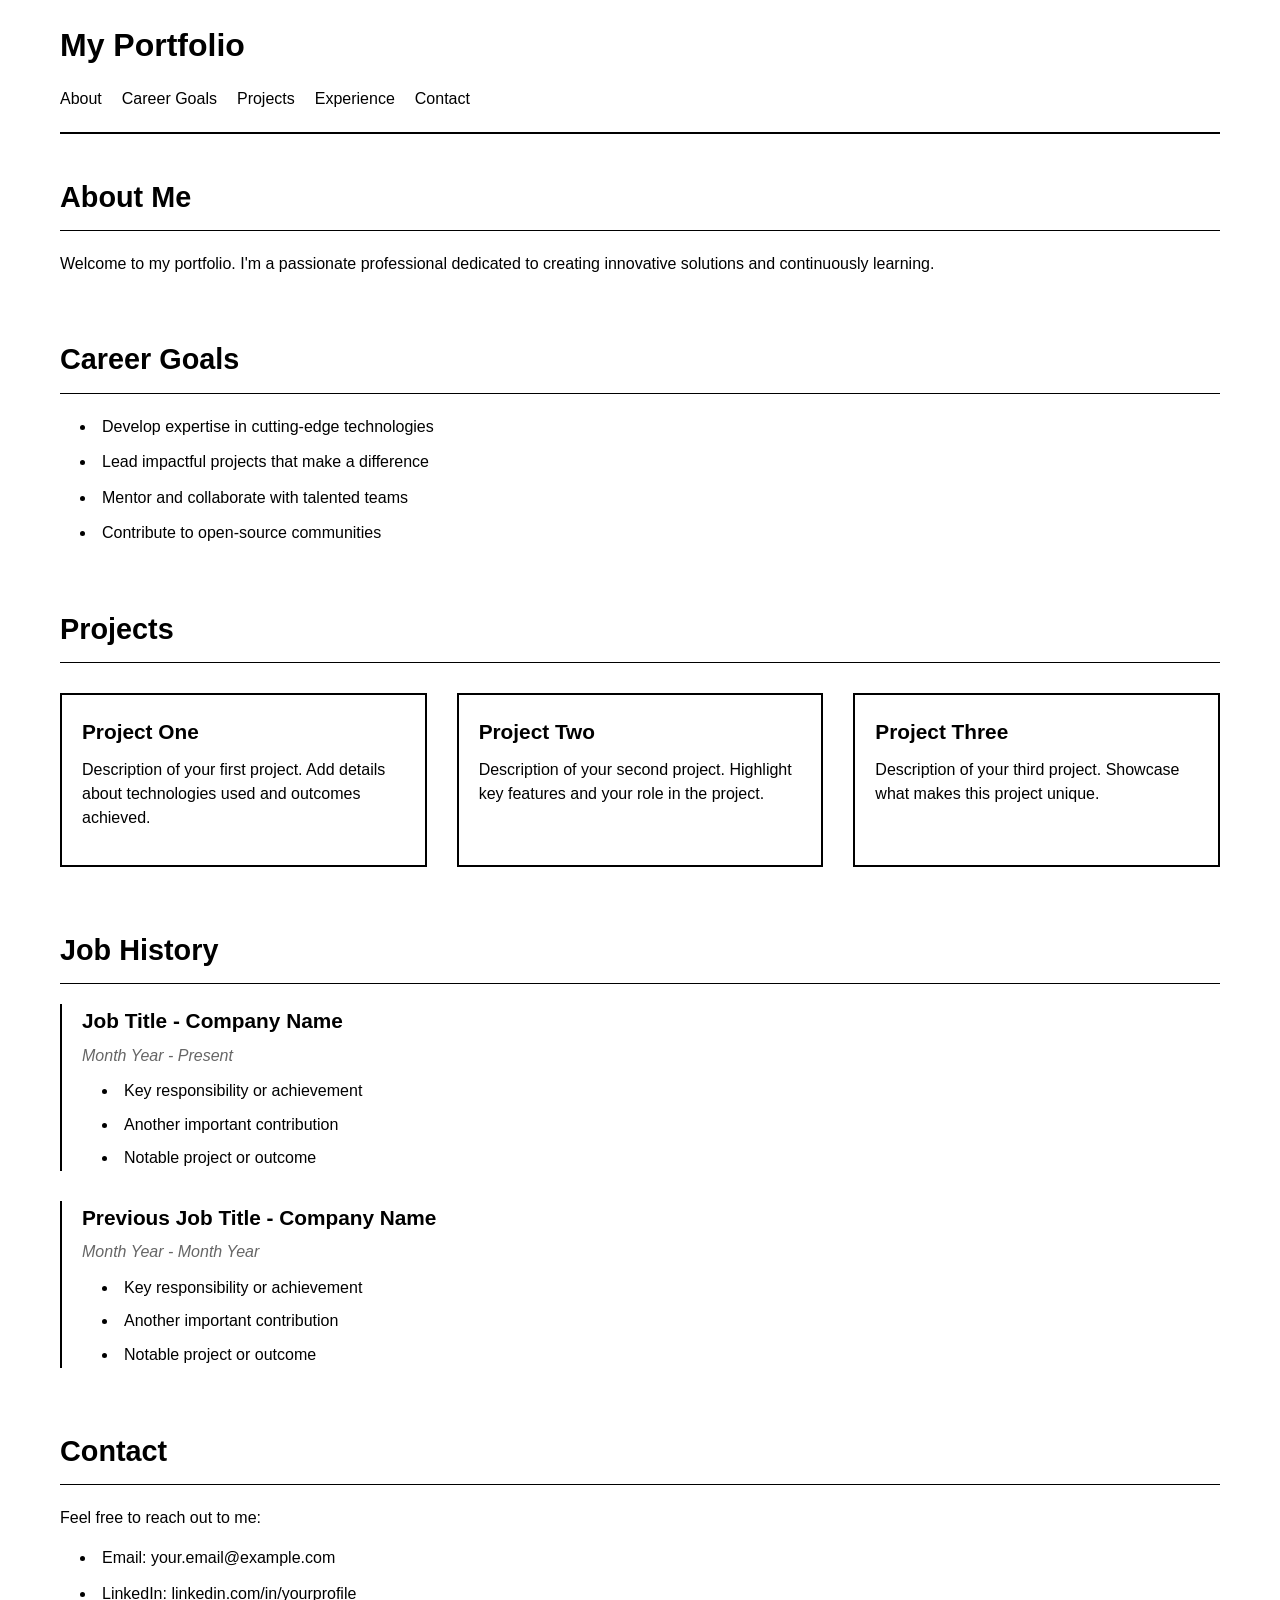
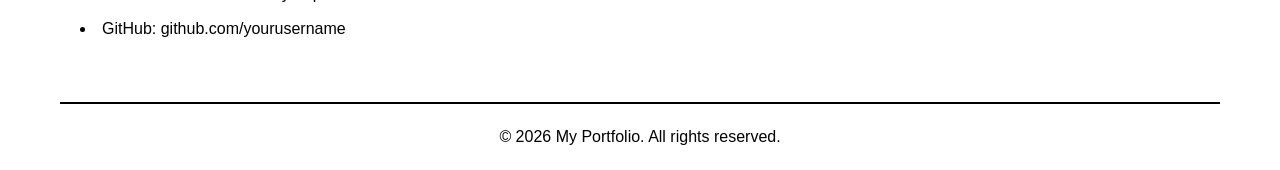
==== index.html @ bdab4467 "Create minimalist portfolio website with all sections Co-authored-by: SurehSan <140090587+SurehSan@u" ====
<!DOCTYPE html>
<html lang="en">
<head>
    <meta charset="UTF-8">
    <meta name="viewport" content="width=device-width, initial-scale=1.0">
    <title>Portfolio - My Website</title>
    <link rel="stylesheet" href="styles.css">
</head>
<body>
    <header>
        <nav>
            <h1>My Portfolio</h1>
            <ul>
                <li><a href="#about">About</a></li>
                <li><a href="#goals">Career Goals</a></li>
                <li><a href="#projects">Projects</a></li>
                <li><a href="#experience">Experience</a></li>
                <li><a href="#contact">Contact</a></li>
            </ul>
        </nav>
    </header>

    <main>
        <section id="about" class="section">
            <h2>About Me</h2>
            <p>Welcome to my portfolio. I'm a passionate professional dedicated to creating innovative solutions and continuously learning.</p>
        </section>

        <section id="goals" class="section">
            <h2>Career Goals</h2>
            <ul>
                <li>Develop expertise in cutting-edge technologies</li>
                <li>Lead impactful projects that make a difference</li>
                <li>Mentor and collaborate with talented teams</li>
                <li>Contribute to open-source communities</li>
            </ul>
        </section>

        <section id="projects" class="section">
            <h2>Projects</h2>
            <div class="project-grid">
                <div class="project-card">
                    <h3>Project One</h3>
                    <p>Description of your first project. Add details about technologies used and outcomes achieved.</p>
                </div>
                <div class="project-card">
                    <h3>Project Two</h3>
                    <p>Description of your second project. Highlight key features and your role in the project.</p>
                </div>
                <div class="project-card">
                    <h3>Project Three</h3>
                    <p>Description of your third project. Showcase what makes this project unique.</p>
                </div>
            </div>
        </section>

        <section id="experience" class="section">
            <h2>Job History</h2>
            <div class="experience-item">
                <h3>Job Title - Company Name</h3>
                <p class="date">Month Year - Present</p>
                <ul>
                    <li>Key responsibility or achievement</li>
                    <li>Another important contribution</li>
                    <li>Notable project or outcome</li>
                </ul>
            </div>
            <div class="experience-item">
                <h3>Previous Job Title - Company Name</h3>
                <p class="date">Month Year - Month Year</p>
                <ul>
                    <li>Key responsibility or achievement</li>
                    <li>Another important contribution</li>
                    <li>Notable project or outcome</li>
                </ul>
            </div>
        </section>

        <section id="contact" class="section">
            <h2>Contact</h2>
            <p>Feel free to reach out to me:</p>
            <ul>
                <li>Email: your.email@example.com</li>
                <li>LinkedIn: linkedin.com/in/yourprofile</li>
                <li>GitHub: github.com/yourusername</li>
            </ul>
        </section>
    </main>

    <footer>
        <p>&copy; 2026 My Portfolio. All rights reserved.</p>
    </footer>
</body>
</html>
---- styles.css ----
/* Reset and base styles */
* {
    margin: 0;
    padding: 0;
    box-sizing: border-box;
}

body {
    font-family: -apple-system, BlinkMacSystemFont, 'Segoe UI', Arial, sans-serif;
    line-height: 1.6;
    color: #000;
    background-color: #fff;
    max-width: 1200px;
    margin: 0 auto;
    padding: 20px;
}

/* Header and Navigation */
header {
    border-bottom: 2px solid #000;
    padding-bottom: 20px;
    margin-bottom: 40px;
}

nav h1 {
    font-size: 2rem;
    margin-bottom: 15px;
    font-weight: 700;
}

nav ul {
    list-style: none;
    display: flex;
    gap: 20px;
    flex-wrap: wrap;
}

nav ul li a {
    color: #000;
    text-decoration: none;
    font-weight: 500;
    transition: opacity 0.2s;
}

nav ul li a:hover {
    opacity: 0.6;
}

/* Sections */
.section {
    margin-bottom: 60px;
}

.section h2 {
    font-size: 1.8rem;
    margin-bottom: 20px;
    border-bottom: 1px solid #000;
    padding-bottom: 10px;
}

.section p {
    margin-bottom: 15px;
}

.section ul {
    list-style-position: inside;
    margin-left: 20px;
}

.section ul li {
    margin-bottom: 10px;
}

/* Project Grid */
.project-grid {
    display: grid;
    grid-template-columns: repeat(auto-fit, minmax(300px, 1fr));
    gap: 30px;
    margin-top: 30px;
}

.project-card {
    border: 2px solid #000;
    padding: 20px;
    background-color: #fff;
}

.project-card h3 {
    margin-bottom: 10px;
    font-size: 1.3rem;
}

.project-card p {
    line-height: 1.5;
}

/* Experience */
.experience-item {
    margin-bottom: 30px;
    padding-left: 20px;
    border-left: 2px solid #000;
}

.experience-item h3 {
    font-size: 1.3rem;
    margin-bottom: 5px;
}

.experience-item .date {
    color: #666;
    font-style: italic;
    margin-bottom: 10px;
}

.experience-item ul {
    list-style-position: inside;
    margin-left: 20px;
}

.experience-item ul li {
    margin-bottom: 8px;
}

/* Footer */
footer {
    border-top: 2px solid #000;
    padding-top: 20px;
    margin-top: 60px;
    text-align: center;
}

/* Responsive Design */
@media (max-width: 768px) {
    nav ul {
        flex-direction: column;
        gap: 10px;
    }

    .project-grid {
        grid-template-columns: 1fr;
    }

    nav h1 {
        font-size: 1.5rem;
    }

    .section h2 {
        font-size: 1.5rem;
    }
}
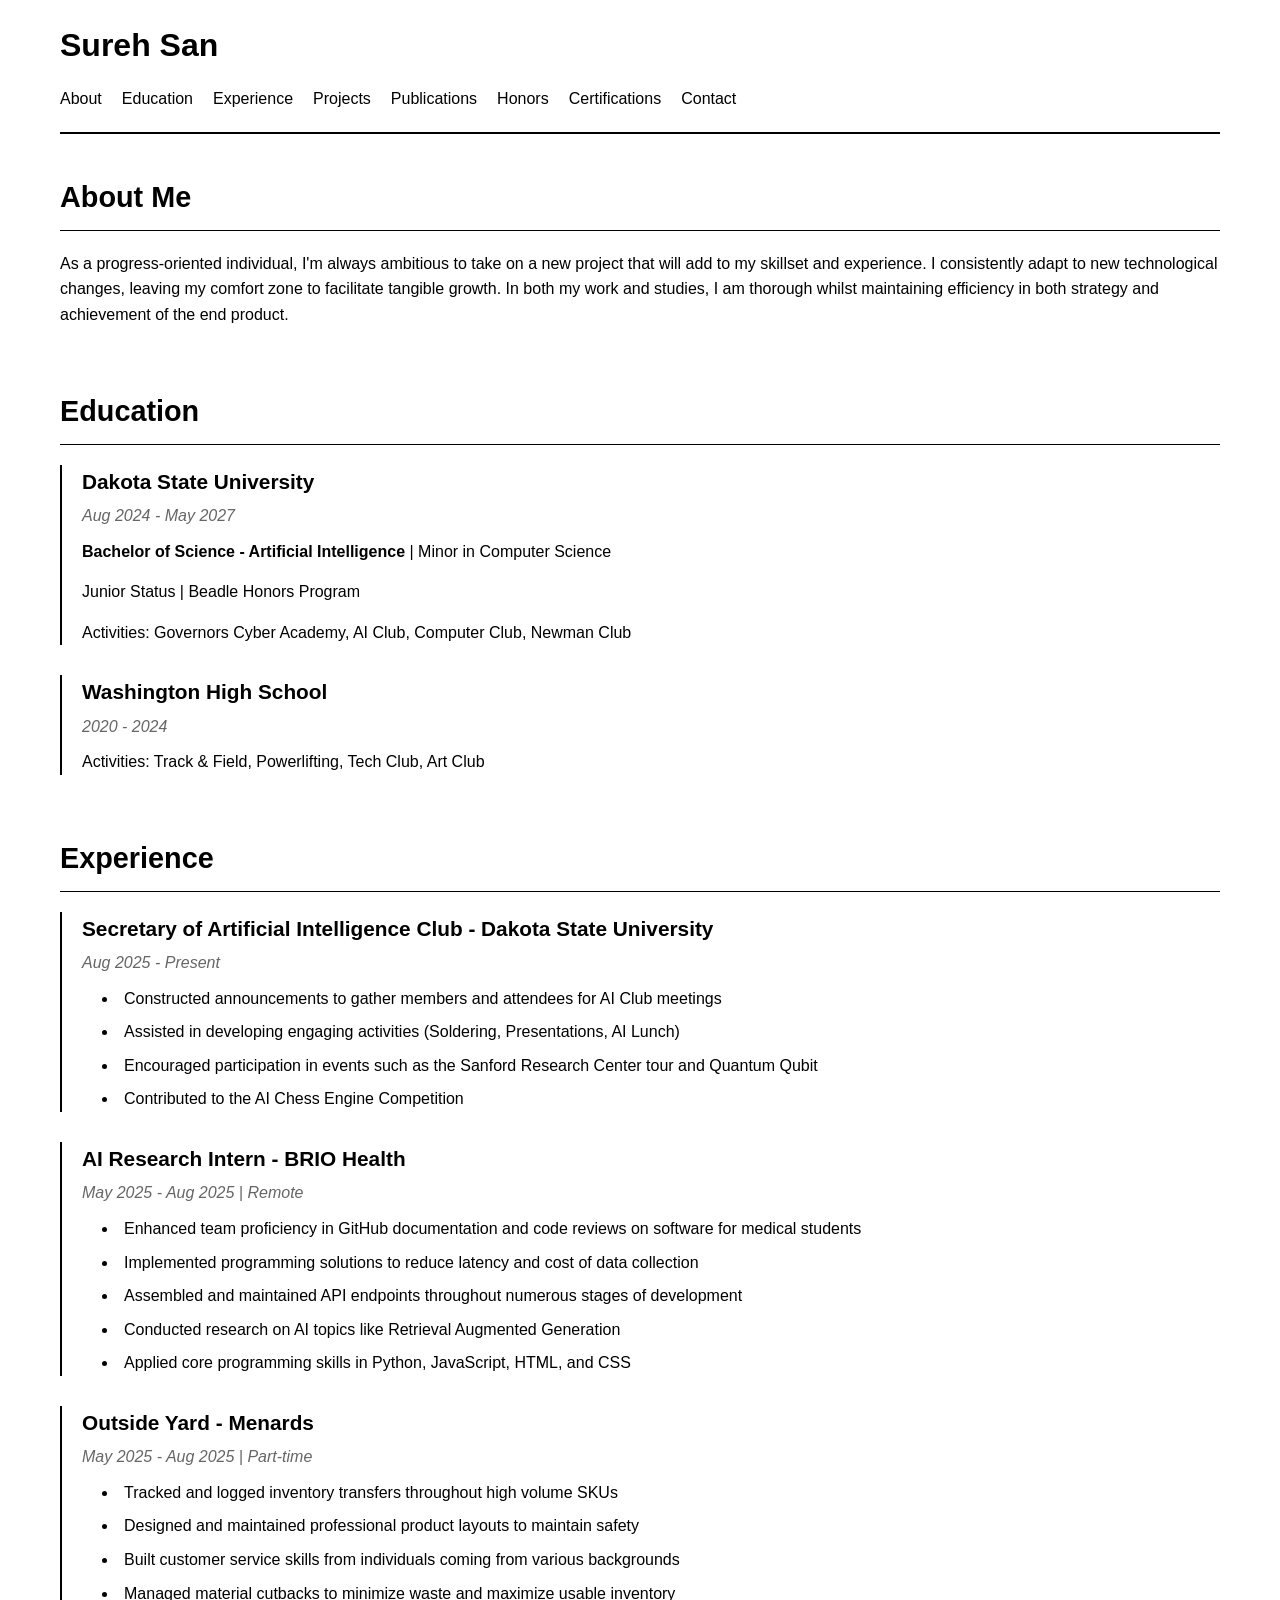
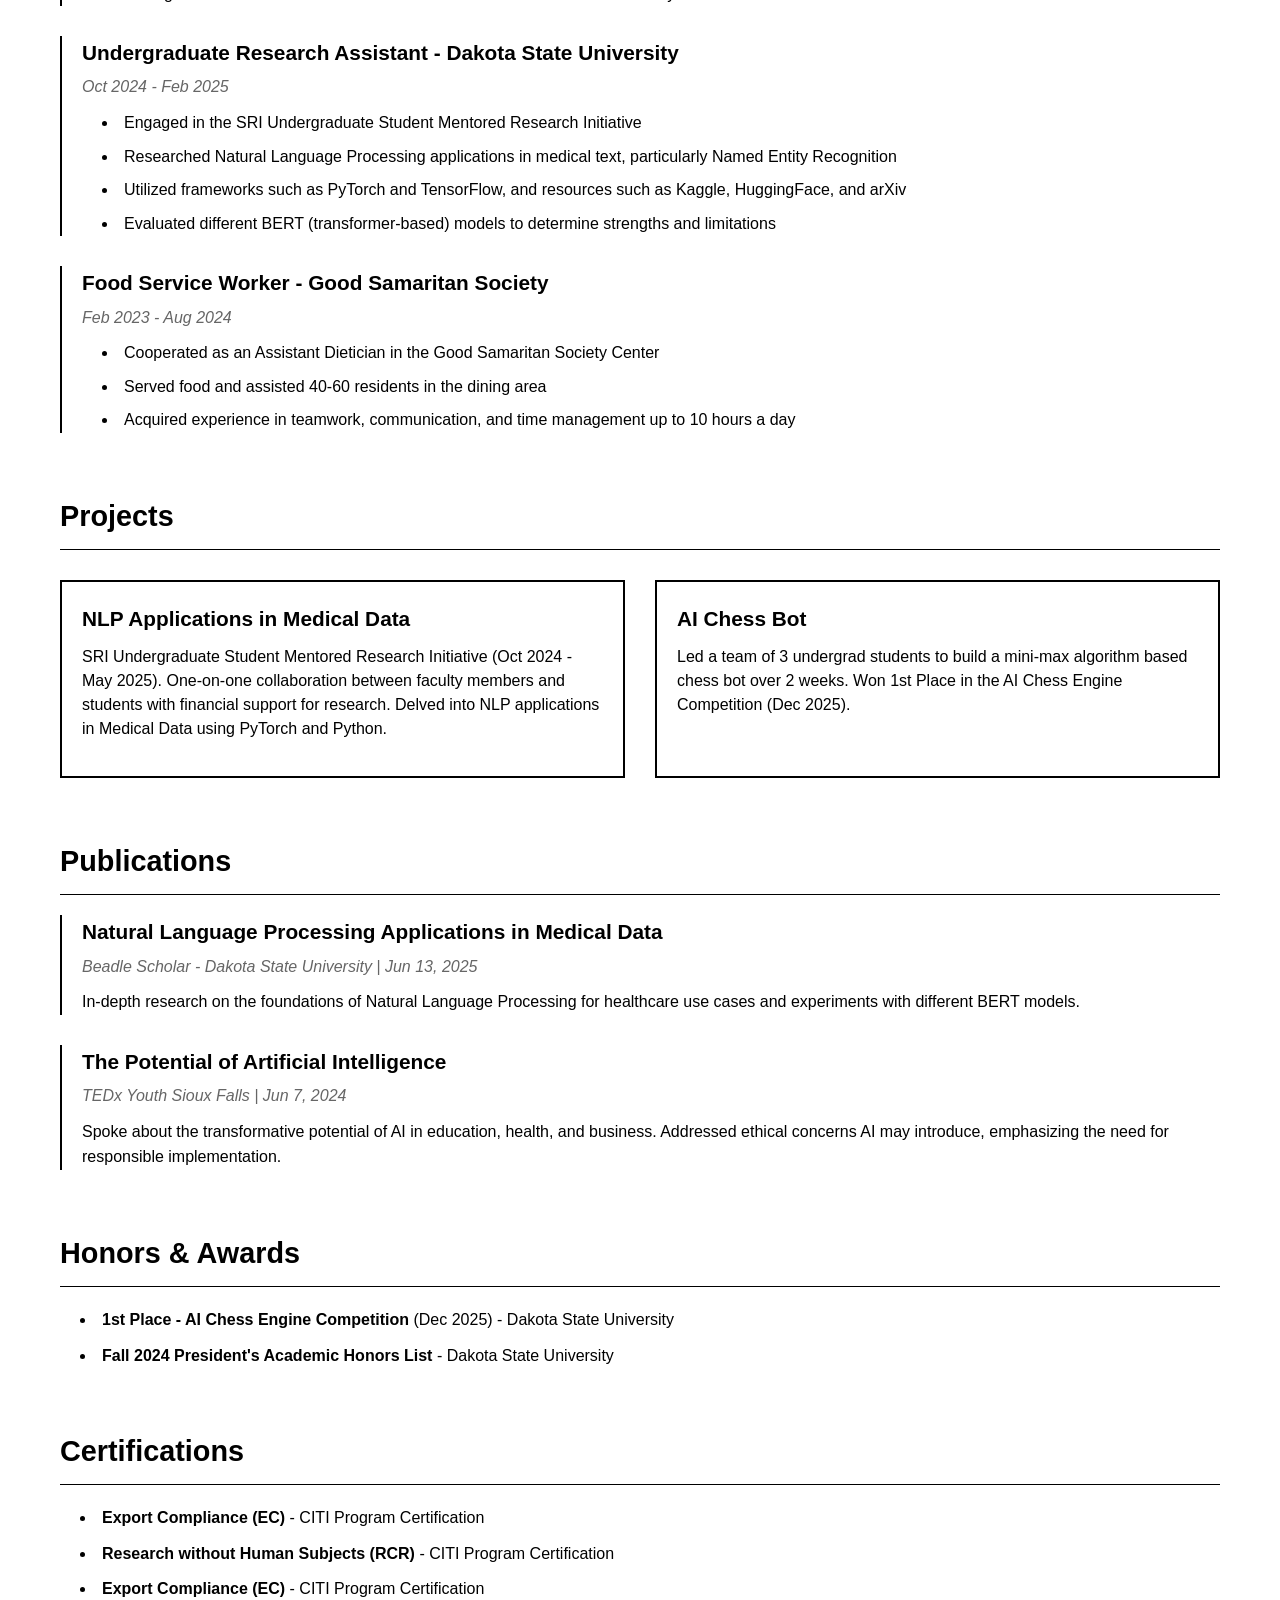
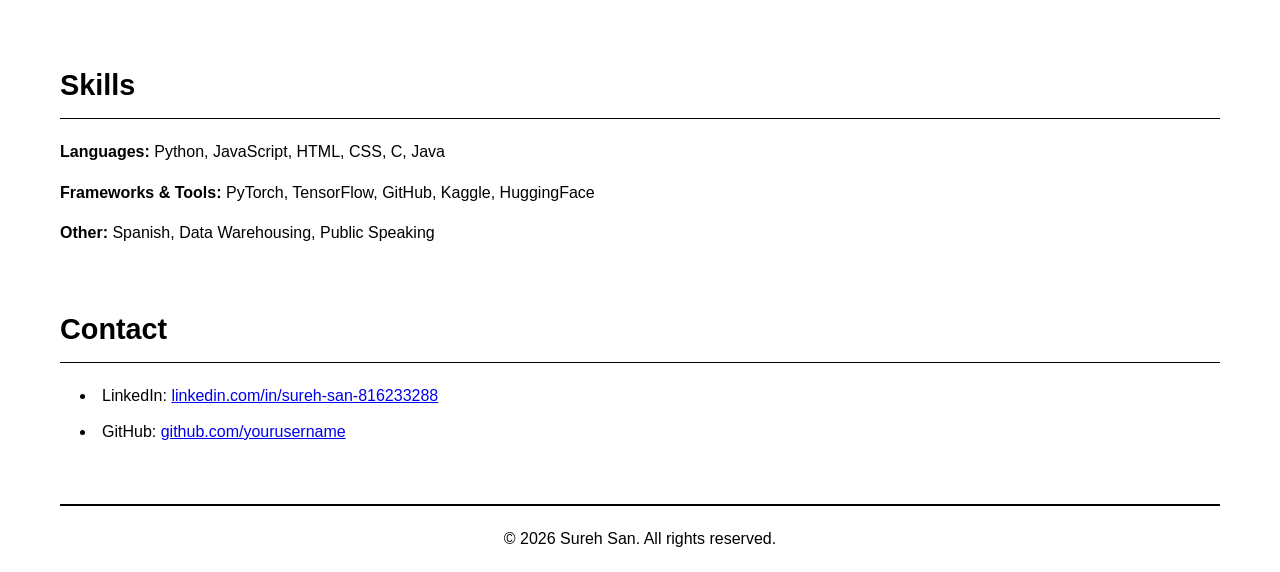
==== commit 767fbd4a: "added info" ====
--- a/index.html
+++ b/index.html
@@ -3,18 +3,21 @@
 <head>
     <meta charset="UTF-8">
     <meta name="viewport" content="width=device-width, initial-scale=1.0">
-    <title>Portfolio - My Website</title>
+    <title>Sureh San - Portfolio</title>
     <link rel="stylesheet" href="styles.css">
 </head>
 <body>
     <header>
         <nav>
-            <h1>My Portfolio</h1>
+            <h1>Sureh San</h1>
             <ul>
                 <li><a href="#about">About</a></li>
-                <li><a href="#goals">Career Goals</a></li>
+                <li><a href="#education">Education</a></li>
+                <li><a href="#experience">Experience</a></li>
                 <li><a href="#projects">Projects</a></li>
-                <li><a href="#experience">Experience</a></li>
+                <li><a href="#publications">Publications</a></li>
+                <li><a href="#honors">Honors</a></li>
+                <li><a href="#certifications">Certifications</a></li>
                 <li><a href="#contact">Contact</a></li>
             </ul>
         </nav>
@@ -23,72 +26,148 @@
     <main>
         <section id="about" class="section">
             <h2>About Me</h2>
-            <p>Welcome to my portfolio. I'm a passionate professional dedicated to creating innovative solutions and continuously learning.</p>
+            <p>As a progress-oriented individual, I'm always ambitious to take on a new project that will add to my skillset and experience. I consistently adapt to new technological changes, leaving my comfort zone to facilitate tangible growth. In both my work and studies, I am thorough whilst maintaining efficiency in both strategy and achievement of the end product.</p>
         </section>
 
-        <section id="goals" class="section">
-            <h2>Career Goals</h2>
-            <ul>
-                <li>Develop expertise in cutting-edge technologies</li>
-                <li>Lead impactful projects that make a difference</li>
-                <li>Mentor and collaborate with talented teams</li>
-                <li>Contribute to open-source communities</li>
-            </ul>
+        <section id="education" class="section">
+            <h2>Education</h2>
+            <div class="experience-item">
+                <h3>Dakota State University</h3>
+                <p class="date">Aug 2024 - May 2027</p>
+                <p><strong>Bachelor of Science - Artificial Intelligence</strong> | Minor in Computer Science</p>
+                <p>Junior Status | Beadle Honors Program</p>
+                <p>Activities: Governors Cyber Academy, AI Club, Computer Club, Newman Club</p>
+            </div>
+            <div class="experience-item">
+                <h3>Washington High School</h3>
+                <p class="date">2020 - 2024</p>
+                <p>Activities: Track & Field, Powerlifting, Tech Club, Art Club</p>
+            </div>
+        </section>
+
+        <section id="experience" class="section">
+            <h2>Experience</h2>
+            
+            <div class="experience-item">
+                <h3>Secretary of Artificial Intelligence Club - Dakota State University</h3>
+                <p class="date">Aug 2025 - Present</p>
+                <ul>
+                    <li>Constructed announcements to gather members and attendees for AI Club meetings</li>
+                    <li>Assisted in developing engaging activities (Soldering, Presentations, AI Lunch)</li>
+                    <li>Encouraged participation in events such as the Sanford Research Center tour and Quantum Qubit</li>
+                    <li>Contributed to the AI Chess Engine Competition</li>
+                </ul>
+            </div>
+
+            <div class="experience-item">
+                <h3>AI Research Intern - BRIO Health</h3>
+                <p class="date">May 2025 - Aug 2025 | Remote</p>
+                <ul>
+                    <li>Enhanced team proficiency in GitHub documentation and code reviews on software for medical students</li>
+                    <li>Implemented programming solutions to reduce latency and cost of data collection</li>
+                    <li>Assembled and maintained API endpoints throughout numerous stages of development</li>
+                    <li>Conducted research on AI topics like Retrieval Augmented Generation</li>
+                    <li>Applied core programming skills in Python, JavaScript, HTML, and CSS</li>
+                </ul>
+            </div>
+
+            <div class="experience-item">
+                <h3>Outside Yard - Menards</h3>
+                <p class="date">May 2025 - Aug 2025 | Part-time</p>
+                <ul>
+                    <li>Tracked and logged inventory transfers throughout high volume SKUs</li>
+                    <li>Designed and maintained professional product layouts to maintain safety</li>
+                    <li>Built customer service skills from individuals coming from various backgrounds</li>
+                    <li>Managed material cutbacks to minimize waste and maximize usable inventory</li>
+                </ul>
+            </div>
+
+            <div class="experience-item">
+                <h3>Undergraduate Research Assistant - Dakota State University</h3>
+                <p class="date">Oct 2024 - Feb 2025</p>
+                <ul>
+                    <li>Engaged in the SRI Undergraduate Student Mentored Research Initiative</li>
+                    <li>Researched Natural Language Processing applications in medical text, particularly Named Entity Recognition</li>
+                    <li>Utilized frameworks such as PyTorch and TensorFlow, and resources such as Kaggle, HuggingFace, and arXiv</li>
+                    <li>Evaluated different BERT (transformer-based) models to determine strengths and limitations</li>
+                </ul>
+            </div>
+
+            <div class="experience-item">
+                <h3>Food Service Worker - Good Samaritan Society</h3>
+                <p class="date">Feb 2023 - Aug 2024</p>
+                <ul>
+                    <li>Cooperated as an Assistant Dietician in the Good Samaritan Society Center</li>
+                    <li>Served food and assisted 40-60 residents in the dining area</li>
+                    <li>Acquired experience in teamwork, communication, and time management up to 10 hours a day</li>
+                </ul>
+            </div>
         </section>
 
         <section id="projects" class="section">
             <h2>Projects</h2>
             <div class="project-grid">
                 <div class="project-card">
-                    <h3>Project One</h3>
-                    <p>Description of your first project. Add details about technologies used and outcomes achieved.</p>
+                    <h3>NLP Applications in Medical Data</h3>
+                    <p>SRI Undergraduate Student Mentored Research Initiative (Oct 2024 - May 2025). One-on-one collaboration between faculty members and students with financial support for research. Delved into NLP applications in Medical Data using PyTorch and Python.</p>
                 </div>
                 <div class="project-card">
-                    <h3>Project Two</h3>
-                    <p>Description of your second project. Highlight key features and your role in the project.</p>
-                </div>
-                <div class="project-card">
-                    <h3>Project Three</h3>
-                    <p>Description of your third project. Showcase what makes this project unique.</p>
+                    <h3>AI Chess Bot</h3>
+                    <p>Led a team of 3 undergrad students to build a mini-max algorithm based chess bot over 2 weeks. Won 1st Place in the AI Chess Engine Competition (Dec 2025).</p>
                 </div>
             </div>
         </section>
 
-        <section id="experience" class="section">
-            <h2>Job History</h2>
+        <section id="publications" class="section">
+            <h2>Publications</h2>
             <div class="experience-item">
-                <h3>Job Title - Company Name</h3>
-                <p class="date">Month Year - Present</p>
-                <ul>
-                    <li>Key responsibility or achievement</li>
-                    <li>Another important contribution</li>
-                    <li>Notable project or outcome</li>
-                </ul>
+                <h3>Natural Language Processing Applications in Medical Data</h3>
+                <p class="date">Beadle Scholar - Dakota State University | Jun 13, 2025</p>
+                <p>In-depth research on the foundations of Natural Language Processing for healthcare use cases and experiments with different BERT models.</p>
             </div>
             <div class="experience-item">
-                <h3>Previous Job Title - Company Name</h3>
-                <p class="date">Month Year - Month Year</p>
-                <ul>
-                    <li>Key responsibility or achievement</li>
-                    <li>Another important contribution</li>
-                    <li>Notable project or outcome</li>
-                </ul>
+                <h3>The Potential of Artificial Intelligence</h3>
+                <p class="date">TEDx Youth Sioux Falls | Jun 7, 2024</p>
+                <p>Spoke about the transformative potential of AI in education, health, and business. Addressed ethical concerns AI may introduce, emphasizing the need for responsible implementation.</p>
             </div>
+        </section>
+
+        <section id="honors" class="section">
+            <h2>Honors & Awards</h2>
+            <ul>
+                <li><strong>1st Place - AI Chess Engine Competition</strong> (Dec 2025) - Dakota State University</li>
+                <li><strong>Fall 2024 President's Academic Honors List</strong> - Dakota State University</li>
+            </ul>
+        </section>
+
+        <section id="certifications" class="section">
+            <h2>Certifications</h2>
+            <ul>
+                <li><strong>Export Compliance (EC)</strong> - CITI Program Certification</li>
+                <li><strong>Research without Human Subjects (RCR)</strong> - CITI Program Certification</li>
+                <li><strong>Export Compliance (EC)</strong> - CITI Program Certification</li>
+
+            </ul>
+        </section>
+
+        <section id="skills" class="section">
+            <h2>Skills</h2>
+            <p><strong>Languages:</strong> Python, JavaScript, HTML, CSS, C, Java</p>
+            <p><strong>Frameworks & Tools:</strong> PyTorch, TensorFlow, GitHub, Kaggle, HuggingFace</p>
+            <p><strong>Other:</strong> Spanish, Data Warehousing, Public Speaking</p>
         </section>
 
         <section id="contact" class="section">
             <h2>Contact</h2>
-            <p>Feel free to reach out to me:</p>
             <ul>
-                <li>Email: your.email@example.com</li>
-                <li>LinkedIn: linkedin.com/in/yourprofile</li>
-                <li>GitHub: github.com/yourusername</li>
+                <li>LinkedIn: <a href="https://linkedin.com/in/sureh-san-816233288">linkedin.com/in/sureh-san-816233288</a></li>
+                <li>GitHub: <a href="https://github.com/yourusername">github.com/yourusername</a></li>
             </ul>
         </section>
     </main>
 
     <footer>
-        <p>&copy; 2026 My Portfolio. All rights reserved.</p>
+        <p>&copy; 2026 Sureh San. All rights reserved.</p>
     </footer>
 </body>
 </html>
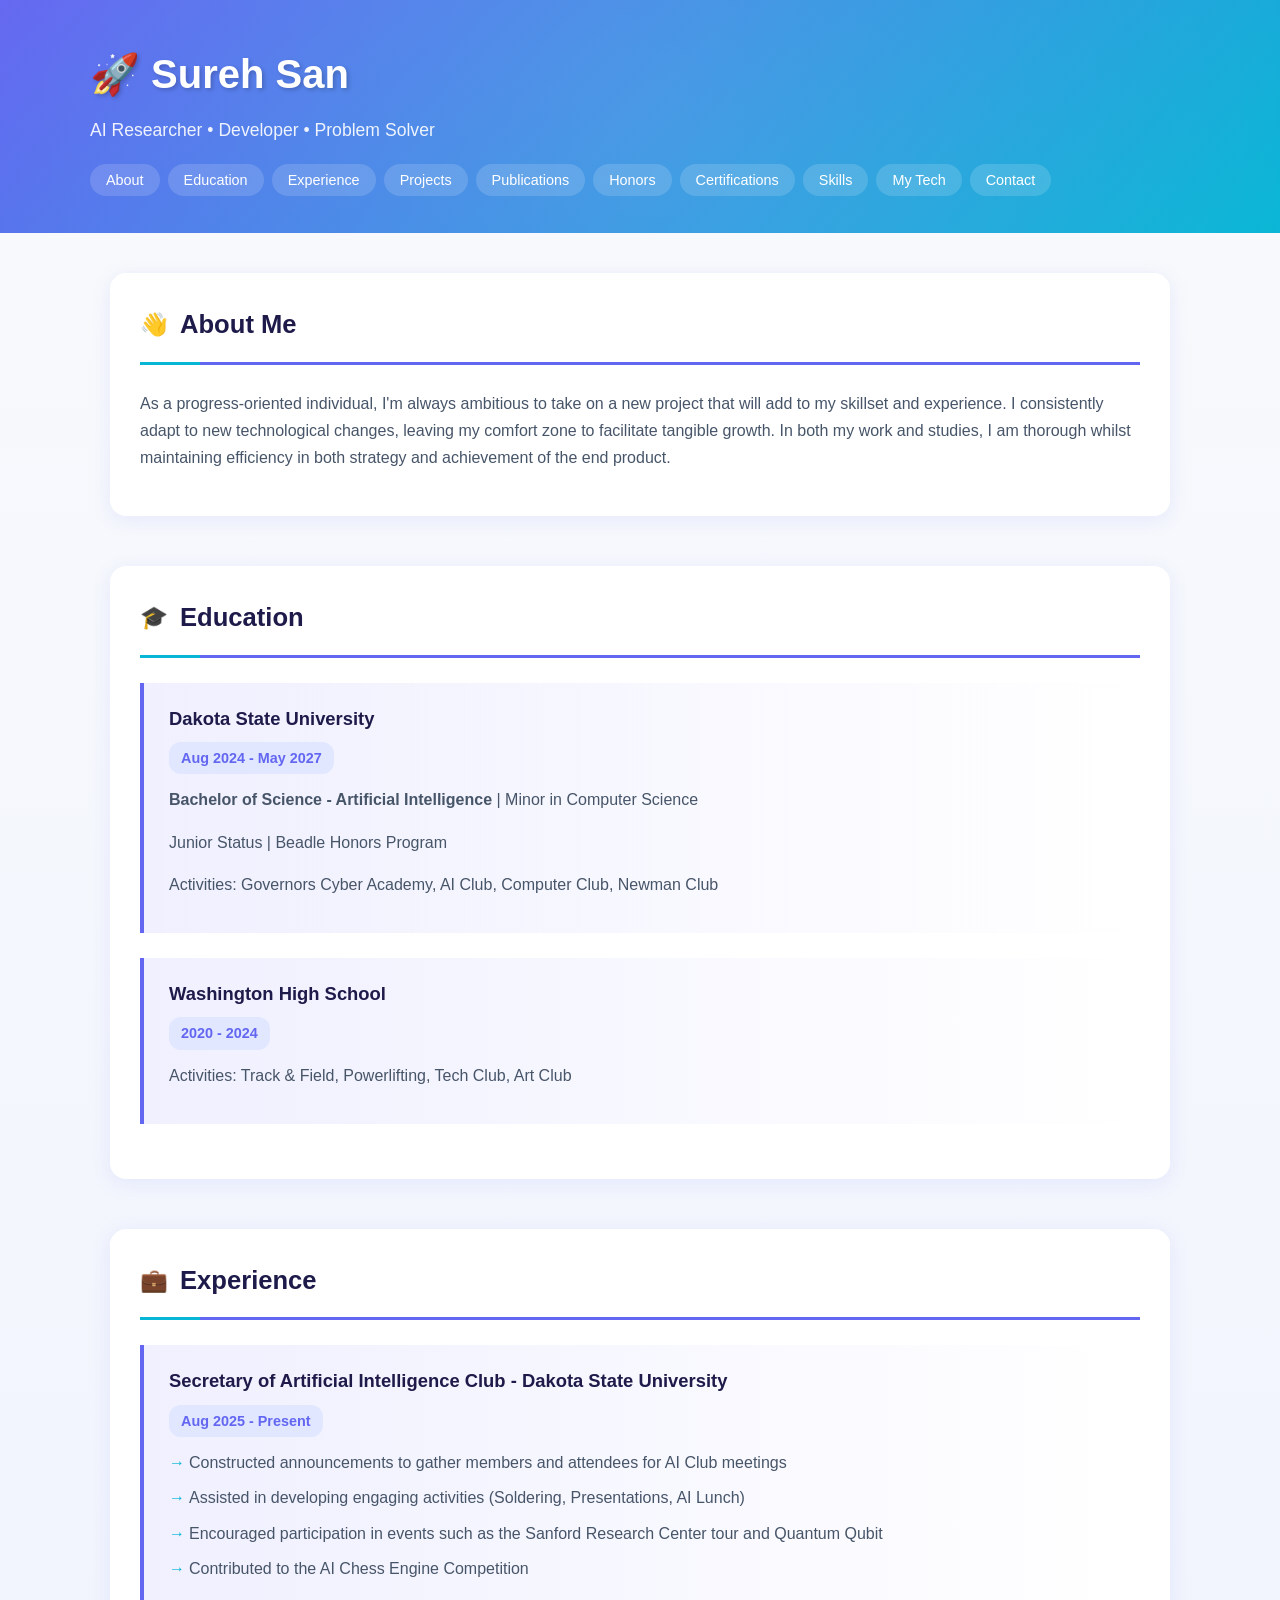
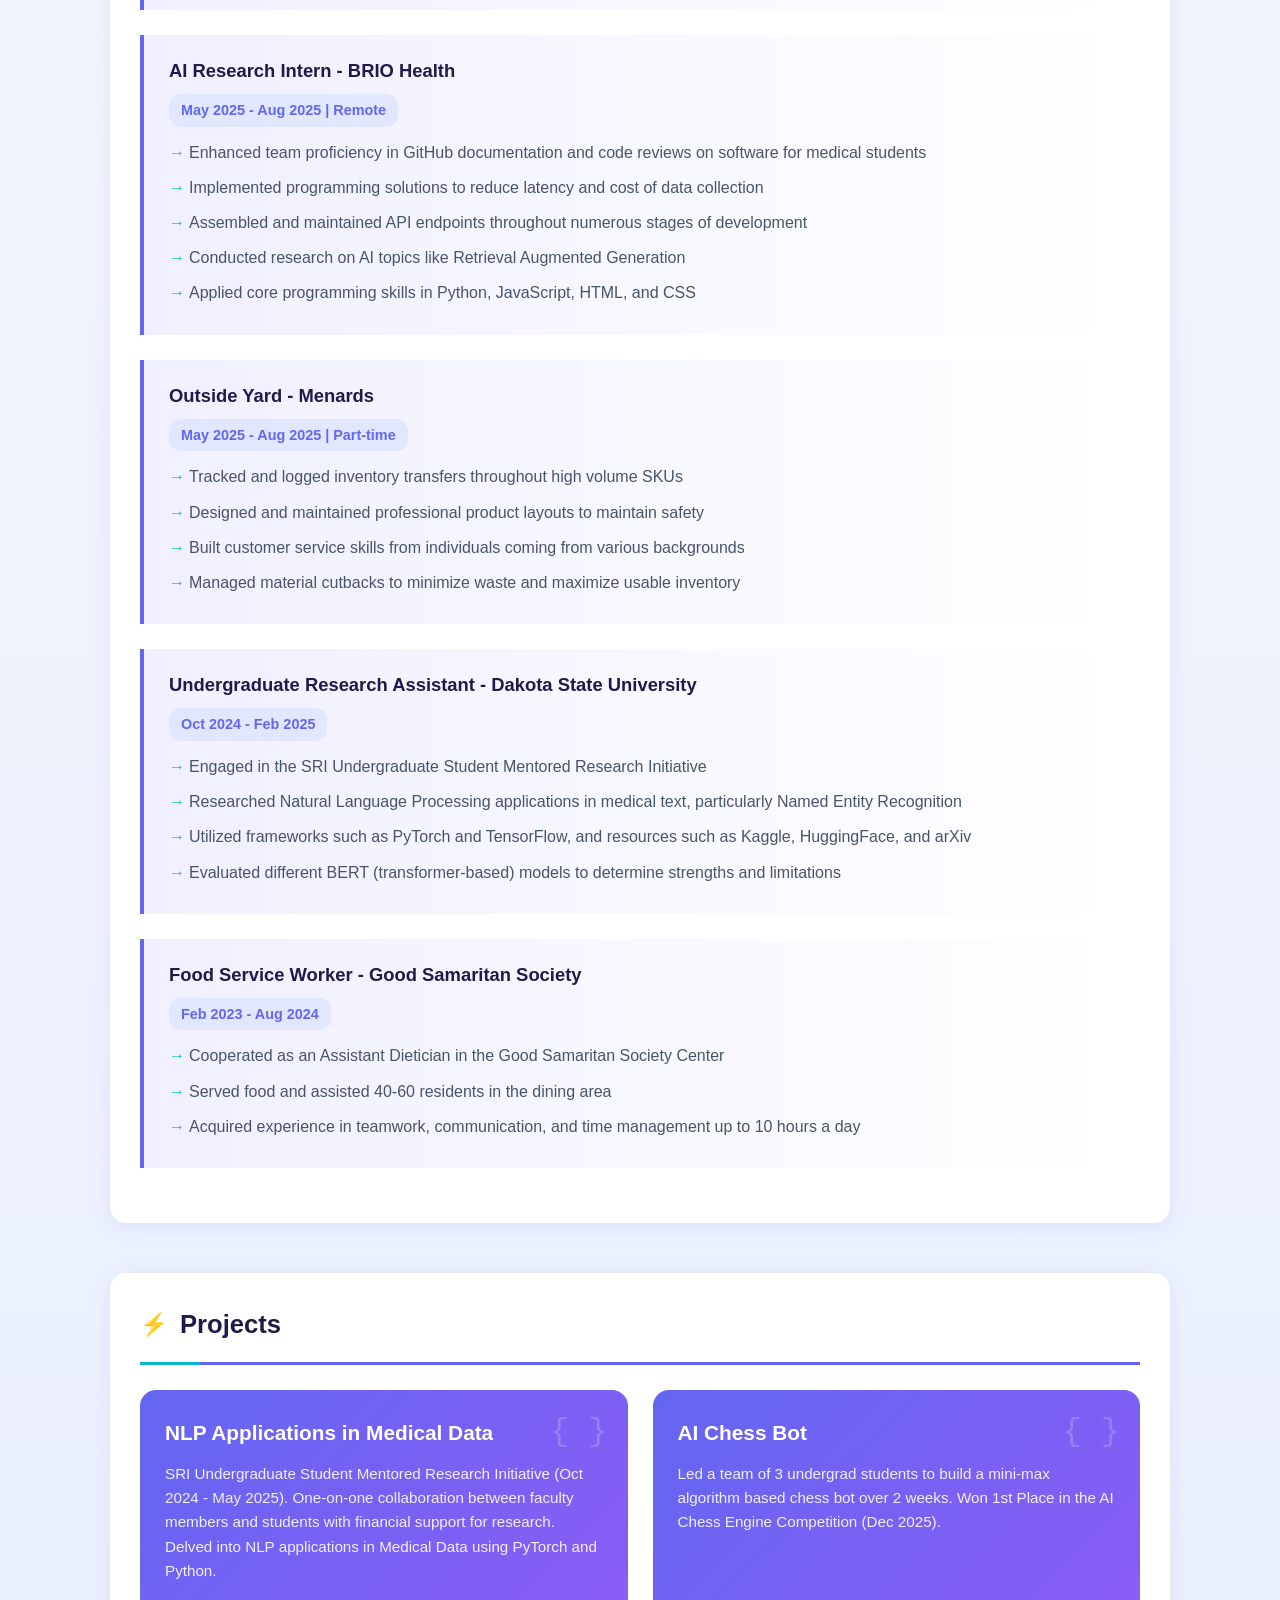
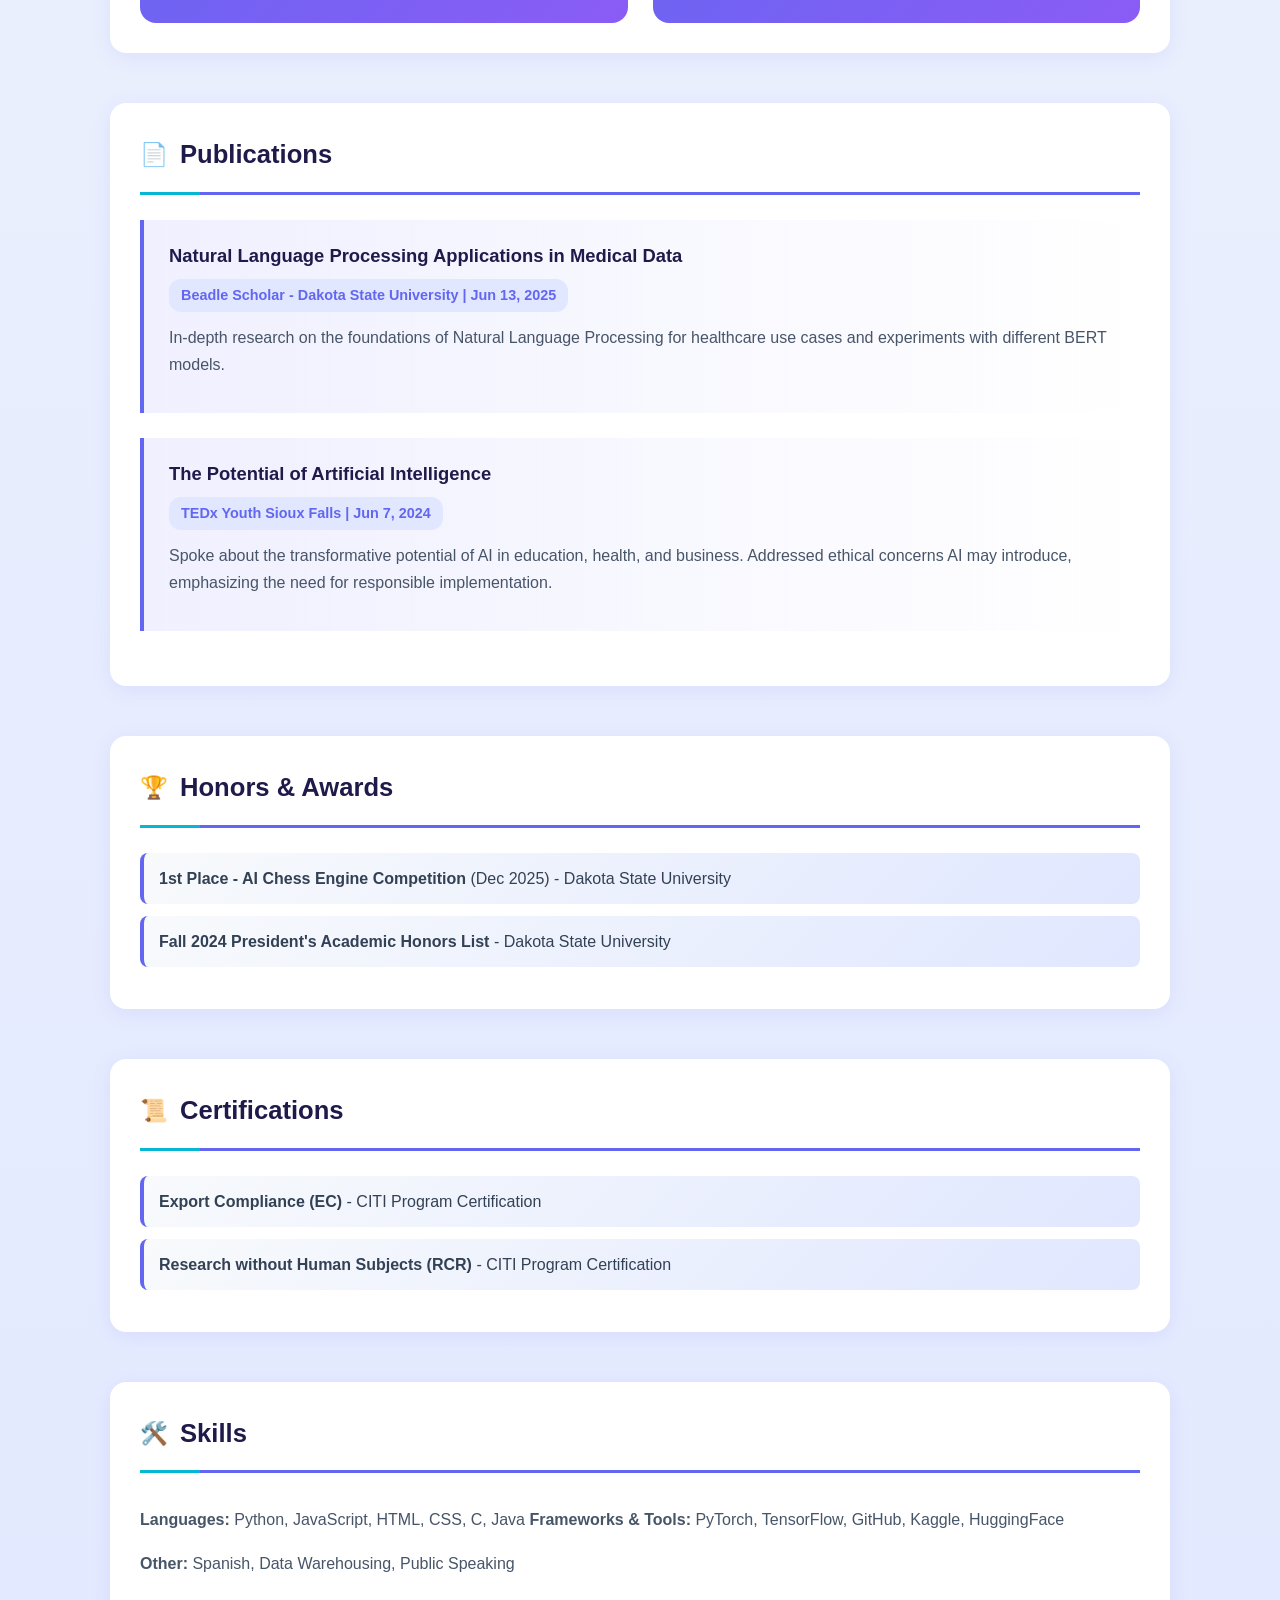
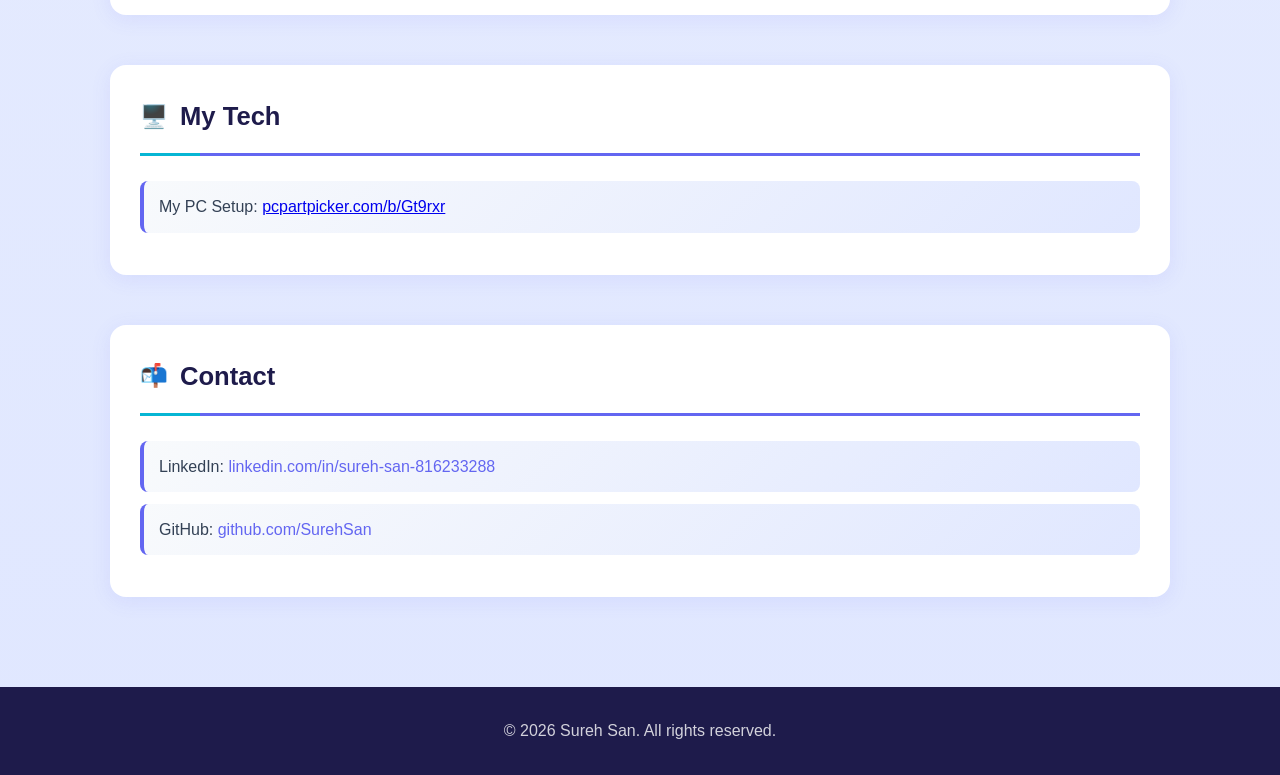
==== commit 2a2fa55f: "design changes" ====
--- a/index.html
+++ b/index.html
@@ -9,7 +9,8 @@
 <body>
     <header>
         <nav>
-            <h1>Sureh San</h1>
+            <h1>🚀 Sureh San</h1>
+            <p class="tagline">AI Researcher • Developer • Problem Solver</p>
             <ul>
                 <li><a href="#about">About</a></li>
                 <li><a href="#education">Education</a></li>
@@ -18,6 +19,8 @@
                 <li><a href="#publications">Publications</a></li>
                 <li><a href="#honors">Honors</a></li>
                 <li><a href="#certifications">Certifications</a></li>
+                <li><a href="#skills">Skills</a></li>
+                <li><a href="#mytech">My Tech</a></li>
                 <li><a href="#contact">Contact</a></li>
             </ul>
         </nav>
@@ -25,12 +28,12 @@
 
     <main>
         <section id="about" class="section">
-            <h2>About Me</h2>
+            <h2><span class="icon">👋</span> About Me</h2>
             <p>As a progress-oriented individual, I'm always ambitious to take on a new project that will add to my skillset and experience. I consistently adapt to new technological changes, leaving my comfort zone to facilitate tangible growth. In both my work and studies, I am thorough whilst maintaining efficiency in both strategy and achievement of the end product.</p>
         </section>
 
         <section id="education" class="section">
-            <h2>Education</h2>
+            <h2><span class="icon">🎓</span> Education</h2>
             <div class="experience-item">
                 <h3>Dakota State University</h3>
                 <p class="date">Aug 2024 - May 2027</p>
@@ -46,7 +49,7 @@
         </section>
 
         <section id="experience" class="section">
-            <h2>Experience</h2>
+            <h2><span class="icon">💼</span> Experience</h2>
             
             <div class="experience-item">
                 <h3>Secretary of Artificial Intelligence Club - Dakota State University</h3>
@@ -105,7 +108,7 @@
         </section>
 
         <section id="projects" class="section">
-            <h2>Projects</h2>
+            <h2><span class="icon">⚡</span> Projects</h2>
             <div class="project-grid">
                 <div class="project-card">
                     <h3>NLP Applications in Medical Data</h3>
@@ -119,7 +122,7 @@
         </section>
 
         <section id="publications" class="section">
-            <h2>Publications</h2>
+            <h2><span class="icon">📄</span> Publications</h2>
             <div class="experience-item">
                 <h3>Natural Language Processing Applications in Medical Data</h3>
                 <p class="date">Beadle Scholar - Dakota State University | Jun 13, 2025</p>
@@ -133,7 +136,7 @@
         </section>
 
         <section id="honors" class="section">
-            <h2>Honors & Awards</h2>
+            <h2><span class="icon">🏆</span> Honors & Awards</h2>
             <ul>
                 <li><strong>1st Place - AI Chess Engine Competition</strong> (Dec 2025) - Dakota State University</li>
                 <li><strong>Fall 2024 President's Academic Honors List</strong> - Dakota State University</li>
@@ -141,27 +144,34 @@
         </section>
 
         <section id="certifications" class="section">
-            <h2>Certifications</h2>
+            <h2><span class="icon">📜</span> Certifications</h2>
             <ul>
                 <li><strong>Export Compliance (EC)</strong> - CITI Program Certification</li>
                 <li><strong>Research without Human Subjects (RCR)</strong> - CITI Program Certification</li>
-                <li><strong>Export Compliance (EC)</strong> - CITI Program Certification</li>
-
             </ul>
         </section>
 
         <section id="skills" class="section">
-            <h2>Skills</h2>
+            <h2><span class="icon">🛠️</span> Skills</h2>
             <p><strong>Languages:</strong> Python, JavaScript, HTML, CSS, C, Java</p>
             <p><strong>Frameworks & Tools:</strong> PyTorch, TensorFlow, GitHub, Kaggle, HuggingFace</p>
             <p><strong>Other:</strong> Spanish, Data Warehousing, Public Speaking</p>
         </section>
 
+        <section id="mytech" class="section">
+            <h2><span class="icon">🖥️</span> My Tech</h2>
+            <ul>
+                <li>My PC Setup: <a href="https://pcpartpicker.com/b/Gt9rxr">pcpartpicker.com/b/Gt9rxr</a></li>
+            </ul>
+        </section>
+
+
+
         <section id="contact" class="section">
-            <h2>Contact</h2>
+            <h2><span class="icon">📬</span> Contact</h2>
             <ul>
-                <li>LinkedIn: <a href="https://linkedin.com/in/sureh-san-816233288">linkedin.com/in/sureh-san-816233288</a></li>
-                <li>GitHub: <a href="https://github.com/yourusername">github.com/yourusername</a></li>
+                <li>LinkedIn: <a href="https://www.linkedin.com/in/sureh-san-816233288/">linkedin.com/in/sureh-san-816233288</a></li>
+                <li>GitHub: <a href="https://github.com/SurehSan">github.com/SurehSan</a></li>
             </ul>
         </section>
     </main>
--- a/styles.css
+++ b/styles.css
@@ -5,146 +5,352 @@
     box-sizing: border-box;
 }
 
+:root {
+    --primary: #6366f1;
+    --primary-dark: #4f46e5;
+    --secondary: #06b6d4;
+    --accent: #8b5cf6;
+    --dark: #1e1b4b;
+    --light: #f8fafc;
+    --gray: #64748b;
+    --gradient: linear-gradient(135deg, #6366f1 0%, #06b6d4 100%);
+}
+
 body {
-    font-family: -apple-system, BlinkMacSystemFont, 'Segoe UI', Arial, sans-serif;
-    line-height: 1.6;
-    color: #000;
-    background-color: #fff;
-    max-width: 1200px;
+    font-family: 'Segoe UI', -apple-system, BlinkMacSystemFont, Arial, sans-serif;
+    line-height: 1.7;
+    color: #334155;
+    background: linear-gradient(180deg, #f8fafc 0%, #e0e7ff 100%);
+    min-height: 100vh;
+}
+
+.container {
+    max-width: 1100px;
     margin: 0 auto;
     padding: 20px;
 }
 
 /* Header and Navigation */
 header {
-    border-bottom: 2px solid #000;
-    padding-bottom: 20px;
-    margin-bottom: 40px;
+    background: var(--gradient);
+    padding: 40px 20px;
+    margin-bottom: 0;
+    position: relative;
+    overflow: hidden;
+}
+
+header::before {
+    content: '';
+    position: absolute;
+    top: -50%;
+    left: -50%;
+    width: 200%;
+    height: 200%;
+    background: radial-gradient(circle, rgba(255,255,255,0.1) 0%, transparent 60%);
+    animation: pulse 15s infinite;
+}
+
+@keyframes pulse {
+    0%, 100% { transform: scale(1); opacity: 0.5; }
+    50% { transform: scale(1.1); opacity: 0.8; }
+}
+
+nav {
+    max-width: 1100px;
+    margin: 0 auto;
+    position: relative;
+    z-index: 1;
 }
 
 nav h1 {
-    font-size: 2rem;
-    margin-bottom: 15px;
-    font-weight: 700;
+    font-size: 2.5rem;
+    margin-bottom: 8px;
+    font-weight: 800;
+    color: #fff;
+    text-shadow: 2px 2px 4px rgba(0,0,0,0.2);
+}
+
+.tagline {
+    color: rgba(255,255,255,0.9);
+    font-size: 1.1rem;
+    margin-bottom: 20px;
+    font-weight: 300;
 }
 
 nav ul {
     list-style: none;
     display: flex;
-    gap: 20px;
+    gap: 8px;
     flex-wrap: wrap;
 }
 
 nav ul li a {
-    color: #000;
+    color: #fff;
     text-decoration: none;
     font-weight: 500;
-    transition: opacity 0.2s;
+    padding: 8px 16px;
+    border-radius: 20px;
+    background: rgba(255,255,255,0.15);
+    backdrop-filter: blur(10px);
+    transition: all 0.3s ease;
+    font-size: 0.9rem;
 }
 
 nav ul li a:hover {
-    opacity: 0.6;
+    background: rgba(255,255,255,0.3);
+    transform: translateY(-2px);
+}
+
+/* Main Content */
+main {
+    max-width: 1100px;
+    margin: 0 auto;
+    padding: 40px 20px;
 }
 
 /* Sections */
 .section {
-    margin-bottom: 60px;
+    margin-bottom: 50px;
+    background: #fff;
+    border-radius: 16px;
+    padding: 30px;
+    box-shadow: 0 4px 20px rgba(99, 102, 241, 0.1);
+    transition: transform 0.3s ease, box-shadow 0.3s ease;
+}
+
+.section:hover {
+    transform: translateY(-3px);
+    box-shadow: 0 8px 30px rgba(99, 102, 241, 0.15);
 }
 
 .section h2 {
-    font-size: 1.8rem;
-    margin-bottom: 20px;
-    border-bottom: 1px solid #000;
-    padding-bottom: 10px;
+    font-size: 1.6rem;
+    margin-bottom: 25px;
+    color: var(--dark);
+    display: flex;
+    align-items: center;
+    gap: 12px;
+    padding-bottom: 15px;
+    border-bottom: 3px solid var(--primary);
+    position: relative;
+}
+
+.section h2::after {
+    content: '';
+    position: absolute;
+    bottom: -3px;
+    left: 0;
+    width: 60px;
+    height: 3px;
+    background: var(--secondary);
+}
+
+.section h2 .icon {
+    font-size: 1.4rem;
 }
 
 .section p {
     margin-bottom: 15px;
-}
-
-.section ul {
-    list-style-position: inside;
-    margin-left: 20px;
-}
-
-.section ul li {
-    margin-bottom: 10px;
+    color: #475569;
+}
+
+.section > ul {
+    list-style: none;
+    margin-left: 0;
+}
+
+.section > ul > li {
+    margin-bottom: 12px;
+    padding: 12px 15px;
+    background: linear-gradient(135deg, #f8fafc 0%, #e0e7ff 100%);
+    border-radius: 8px;
+    border-left: 4px solid var(--primary);
 }
 
 /* Project Grid */
 .project-grid {
     display: grid;
-    grid-template-columns: repeat(auto-fit, minmax(300px, 1fr));
-    gap: 30px;
-    margin-top: 30px;
+    grid-template-columns: repeat(auto-fit, minmax(280px, 1fr));
+    gap: 25px;
+    margin-top: 20px;
 }
 
 .project-card {
-    border: 2px solid #000;
-    padding: 20px;
-    background-color: #fff;
+    border: none;
+    padding: 25px;
+    background: linear-gradient(135deg, #6366f1 0%, #8b5cf6 100%);
+    border-radius: 16px;
+    color: #fff;
+    position: relative;
+    overflow: hidden;
+    transition: transform 0.3s ease, box-shadow 0.3s ease;
+}
+
+.project-card::before {
+    content: '{ }';
+    position: absolute;
+    top: 15px;
+    right: 20px;
+    font-size: 2rem;
+    opacity: 0.2;
+    font-family: monospace;
+}
+
+.project-card:hover {
+    transform: translateY(-5px) scale(1.02);
+    box-shadow: 0 15px 40px rgba(99, 102, 241, 0.3);
 }
 
 .project-card h3 {
-    margin-bottom: 10px;
+    margin-bottom: 12px;
     font-size: 1.3rem;
+    color: #fff;
 }
 
 .project-card p {
-    line-height: 1.5;
+    line-height: 1.6;
+    color: rgba(255,255,255,0.9);
+    font-size: 0.95rem;
 }
 
 /* Experience */
 .experience-item {
-    margin-bottom: 30px;
-    padding-left: 20px;
-    border-left: 2px solid #000;
+    margin-bottom: 25px;
+    padding: 20px;
+    padding-left: 25px;
+    border-left: 4px solid var(--primary);
+    background: linear-gradient(90deg, #f0f0ff 0%, transparent 100%);
+    border-radius: 0 12px 12px 0;
+    transition: all 0.3s ease;
+}
+
+.experience-item:hover {
+    border-left-color: var(--secondary);
+    background: linear-gradient(90deg, #e0f7fa 0%, transparent 100%);
 }
 
 .experience-item h3 {
-    font-size: 1.3rem;
-    margin-bottom: 5px;
+    font-size: 1.15rem;
+    margin-bottom: 8px;
+    color: var(--dark);
 }
 
 .experience-item .date {
-    color: #666;
-    font-style: italic;
-    margin-bottom: 10px;
+    color: var(--primary);
+    font-style: normal;
+    font-weight: 600;
+    font-size: 0.9rem;
+    margin-bottom: 12px;
+    display: inline-block;
+    background: #e0e7ff;
+    padding: 4px 12px;
+    border-radius: 12px;
 }
 
 .experience-item ul {
-    list-style-position: inside;
-    margin-left: 20px;
+    list-style: none;
+    margin-left: 0;
 }
 
 .experience-item ul li {
     margin-bottom: 8px;
+    padding-left: 20px;
+    position: relative;
+    color: #475569;
+}
+
+.experience-item ul li::before {
+    content: '→';
+    position: absolute;
+    left: 0;
+    color: var(--secondary);
+    font-weight: bold;
+}
+
+/* Skills Section */
+#skills p {
+    display: inline-block;
+    margin: 8px 0;
+}
+
+.skill-category {
+    display: flex;
+    flex-wrap: wrap;
+    gap: 8px;
+    margin-bottom: 15px;
+}
+
+.skill-tag {
+    background: var(--gradient);
+    color: #fff;
+    padding: 6px 14px;
+    border-radius: 20px;
+    font-size: 0.85rem;
+    font-weight: 500;
+}
+
+/* Contact Links */
+#contact ul {
+    list-style: none;
+}
+
+#contact ul li {
+    margin-bottom: 12px;
+}
+
+#contact a {
+    color: var(--primary);
+    text-decoration: none;
+    font-weight: 500;
+    transition: color 0.3s ease;
+}
+
+#contact a:hover {
+    color: var(--secondary);
 }
 
 /* Footer */
 footer {
-    border-top: 2px solid #000;
-    padding-top: 20px;
-    margin-top: 60px;
+    background: var(--dark);
+    color: #fff;
+    padding: 30px 20px;
     text-align: center;
+    margin-top: 0;
+}
+
+footer p {
+    opacity: 0.8;
 }
 
 /* Responsive Design */
 @media (max-width: 768px) {
     nav ul {
-        flex-direction: column;
-        gap: 10px;
+        justify-content: center;
+    }
+
+    nav h1 {
+        font-size: 2rem;
+        text-align: center;
+    }
+
+    .tagline {
+        text-align: center;
     }
 
     .project-grid {
         grid-template-columns: 1fr;
     }
 
-    nav h1 {
-        font-size: 1.5rem;
+    .section {
+        padding: 20px;
     }
 
     .section h2 {
-        font-size: 1.5rem;
-    }
-}
+        font-size: 1.4rem;
+    }
+
+    nav ul li a {
+        padding: 6px 12px;
+        font-size: 0.85rem;
+    }
+}
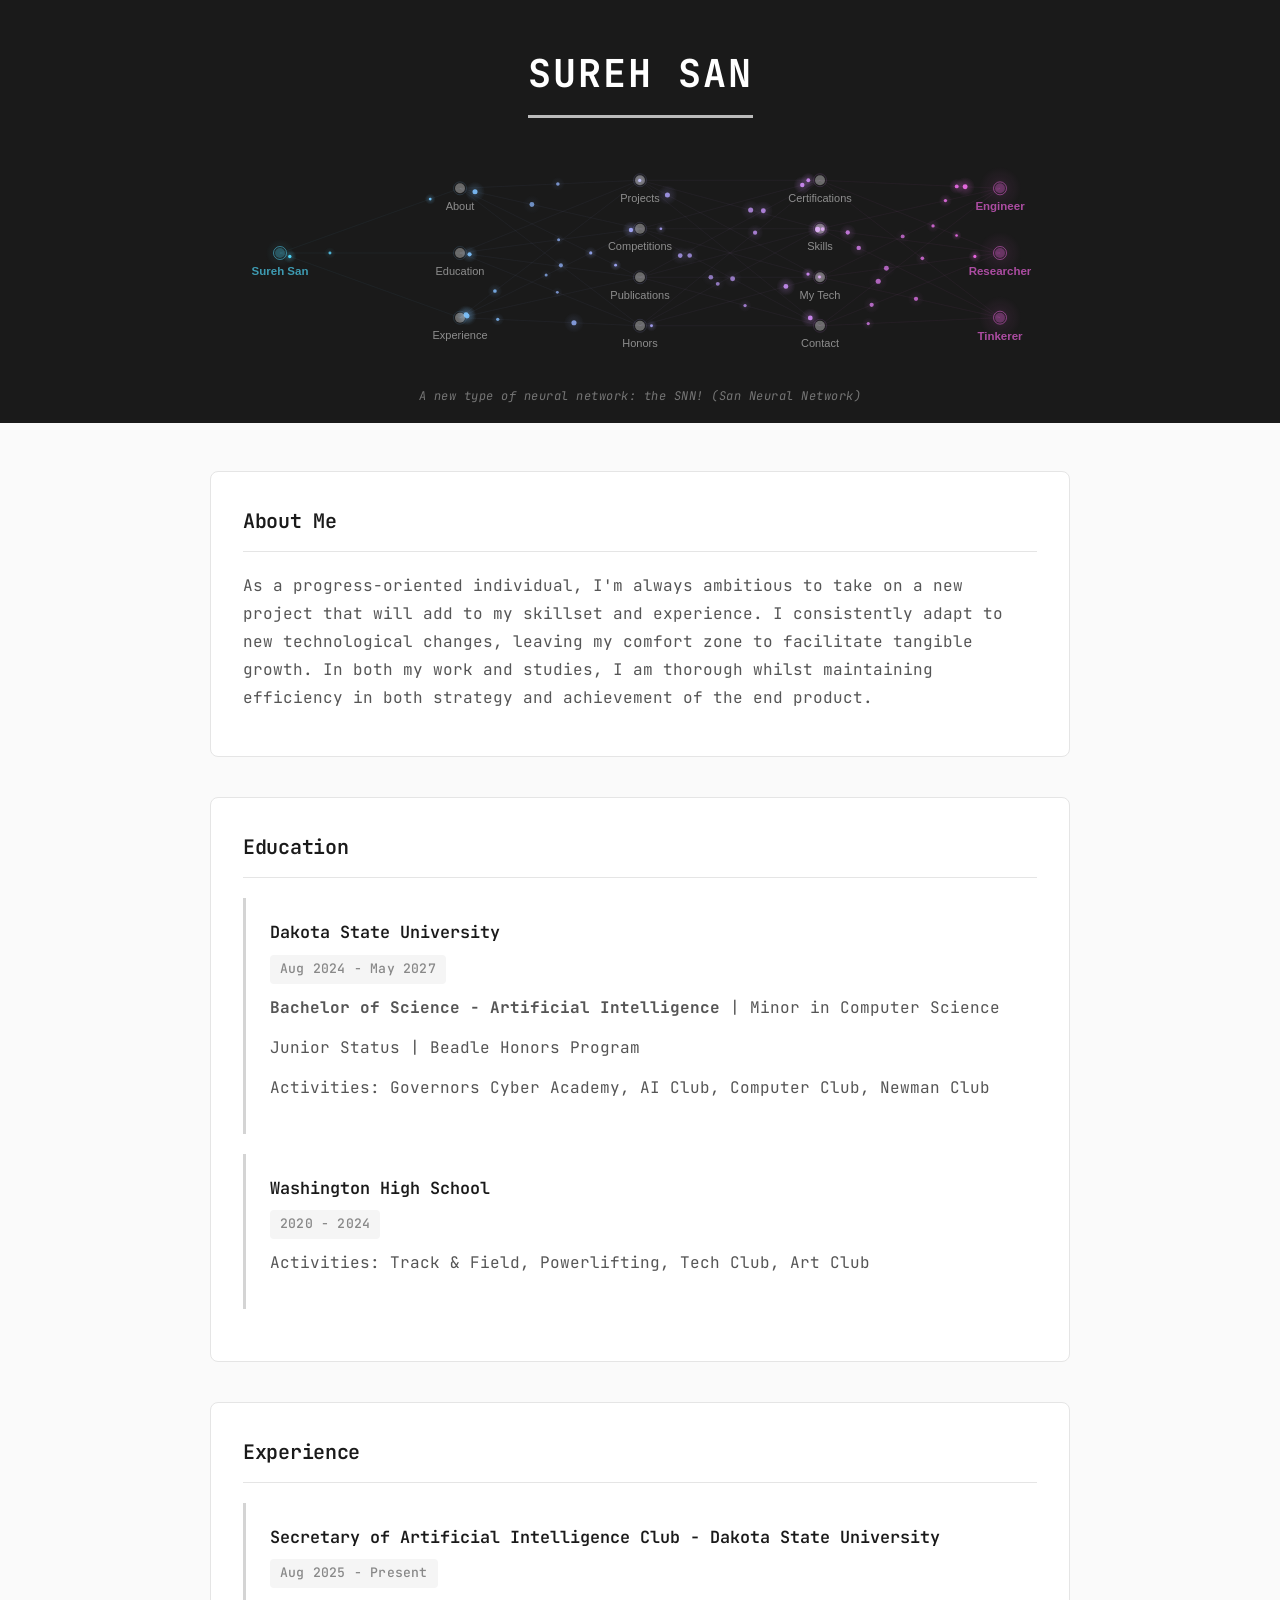
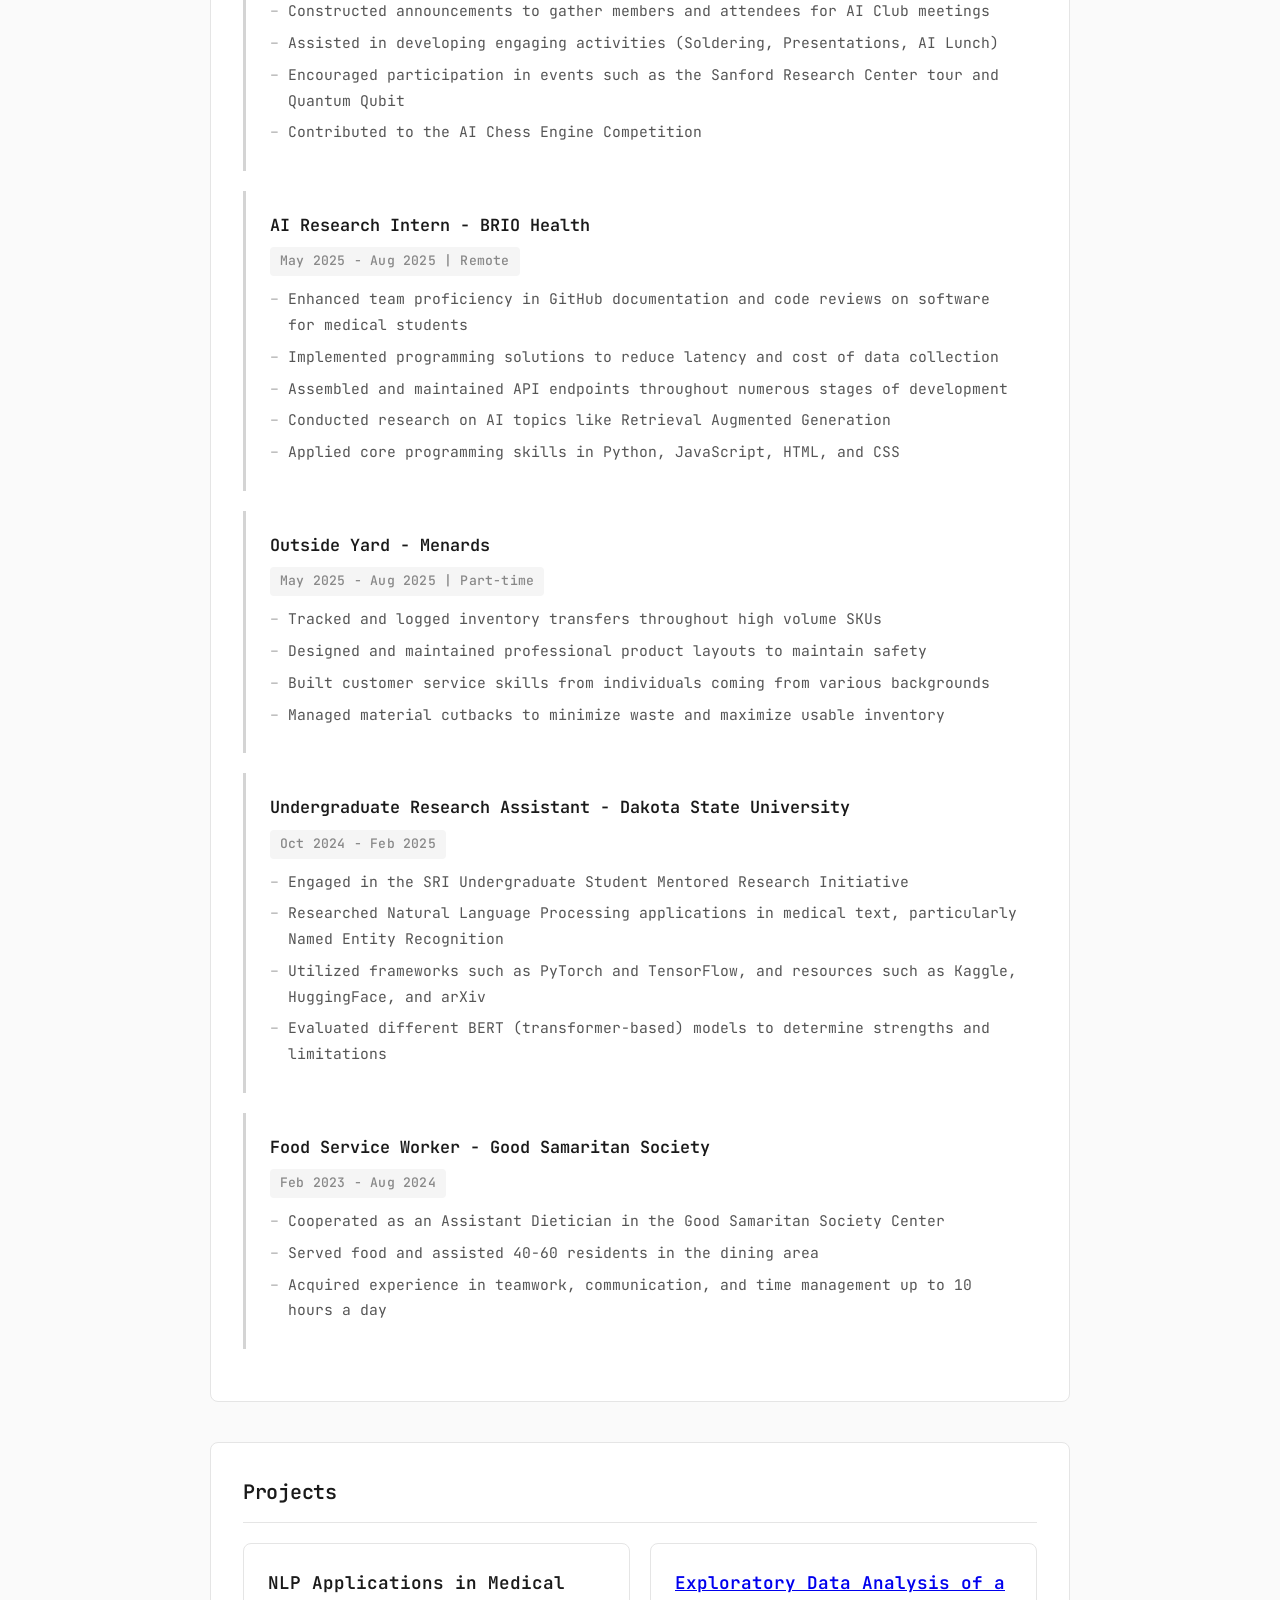
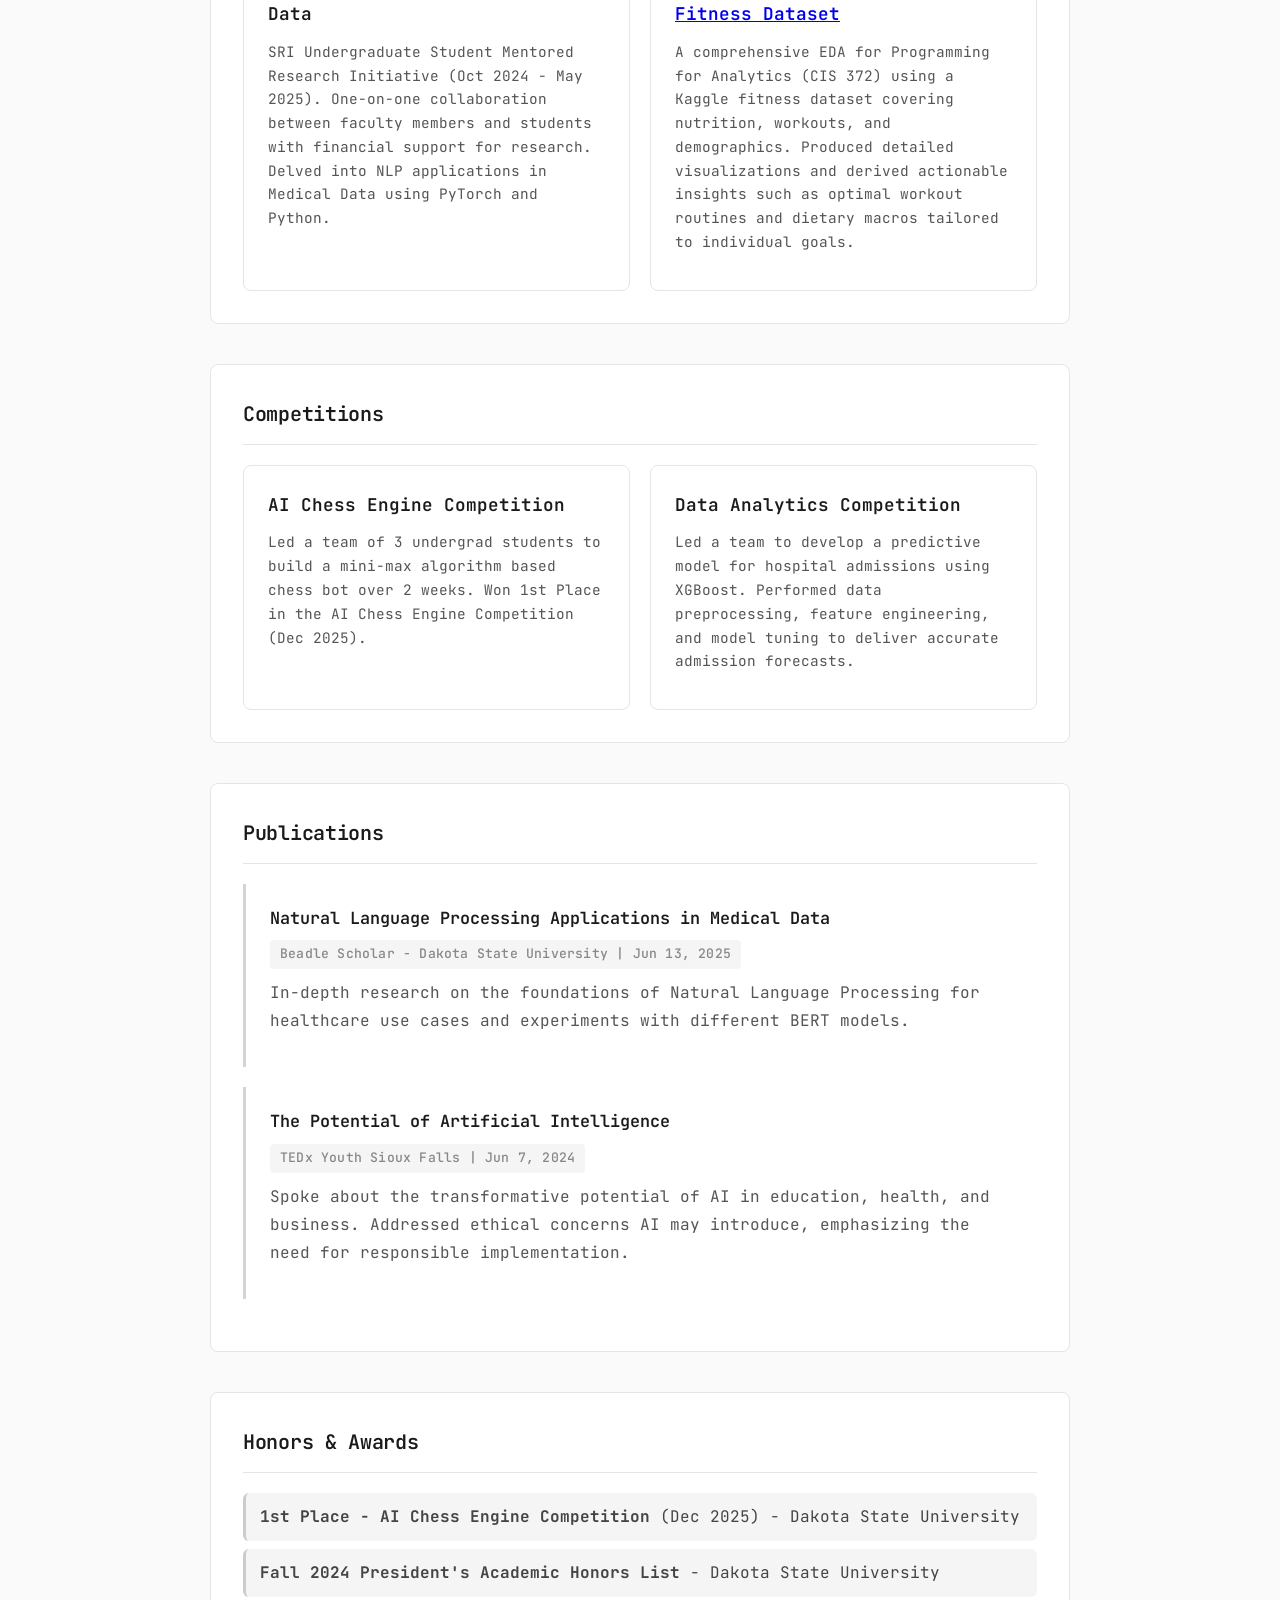
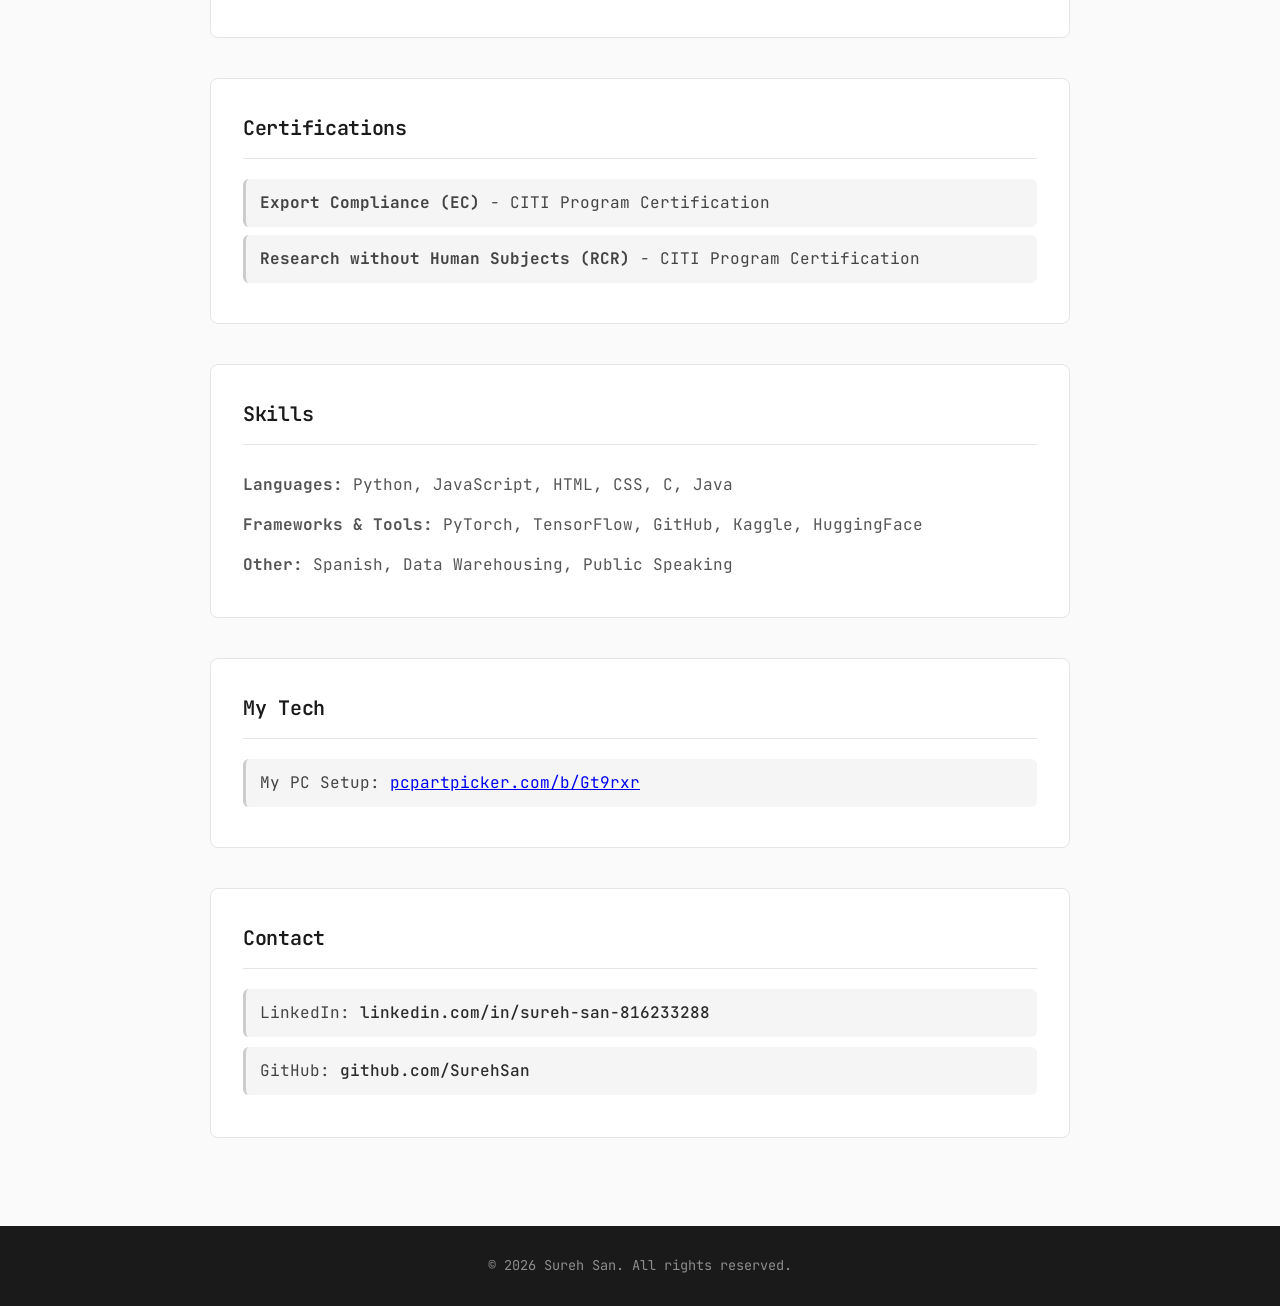
==== commit 8ffb52d7: "neural network added" ====
--- a/index.html
+++ b/index.html
@@ -5,35 +5,29 @@
     <meta name="viewport" content="width=device-width, initial-scale=1.0">
     <title>Sureh San - Portfolio</title>
     <link rel="stylesheet" href="styles.css">
+    <link rel="preconnect" href="https://fonts.googleapis.com">
+    <link rel="preconnect" href="https://fonts.gstatic.com" crossorigin>
+    <link href="https://fonts.googleapis.com/css2?family=Inter:wght@400;500;600;700&family=JetBrains+Mono:wght@400;500;600&family=Playfair+Display:wght@400;500;600;700&family=Raleway:wght@400;500;600;700&family=Space+Grotesk:wght@400;500;600;700&display=swap" rel="stylesheet">
 </head>
 <body>
     <header>
         <nav>
-            <h1>🚀 Sureh San</h1>
-            <p class="tagline">AI Researcher • Developer • Problem Solver</p>
-            <ul>
-                <li><a href="#about">About</a></li>
-                <li><a href="#education">Education</a></li>
-                <li><a href="#experience">Experience</a></li>
-                <li><a href="#projects">Projects</a></li>
-                <li><a href="#publications">Publications</a></li>
-                <li><a href="#honors">Honors</a></li>
-                <li><a href="#certifications">Certifications</a></li>
-                <li><a href="#skills">Skills</a></li>
-                <li><a href="#mytech">My Tech</a></li>
-                <li><a href="#contact">Contact</a></li>
-            </ul>
+            <h1>Sureh San</h1>
+            <div id="neural-nav">
+                <canvas id="nn-canvas"></canvas>
+            </div>
+            <p class="nn-note">A new type of neural network: the SNN! (San Neural Network)</p>
         </nav>
     </header>
 
     <main>
         <section id="about" class="section">
-            <h2><span class="icon">👋</span> About Me</h2>
+            <h2>About Me</h2>
             <p>As a progress-oriented individual, I'm always ambitious to take on a new project that will add to my skillset and experience. I consistently adapt to new technological changes, leaving my comfort zone to facilitate tangible growth. In both my work and studies, I am thorough whilst maintaining efficiency in both strategy and achievement of the end product.</p>
         </section>
 
         <section id="education" class="section">
-            <h2><span class="icon">🎓</span> Education</h2>
+            <h2>Education</h2>
             <div class="experience-item">
                 <h3>Dakota State University</h3>
                 <p class="date">Aug 2024 - May 2027</p>
@@ -49,7 +43,7 @@
         </section>
 
         <section id="experience" class="section">
-            <h2><span class="icon">💼</span> Experience</h2>
+            <h2>Experience</h2>
             
             <div class="experience-item">
                 <h3>Secretary of Artificial Intelligence Club - Dakota State University</h3>
@@ -108,21 +102,35 @@
         </section>
 
         <section id="projects" class="section">
-            <h2><span class="icon">⚡</span> Projects</h2>
+            <h2>Projects</h2>
             <div class="project-grid">
                 <div class="project-card">
                     <h3>NLP Applications in Medical Data</h3>
                     <p>SRI Undergraduate Student Mentored Research Initiative (Oct 2024 - May 2025). One-on-one collaboration between faculty members and students with financial support for research. Delved into NLP applications in Medical Data using PyTorch and Python.</p>
                 </div>
                 <div class="project-card">
-                    <h3>AI Chess Bot</h3>
+                    <h3><a href="https://github.com/SurehSan/Exploratory-Data-Analysis-of-a-Fitness-Dataset" target="_blank">Exploratory Data Analysis of a Fitness Dataset</a></h3>
+                    <p>A comprehensive EDA for Programming for Analytics (CIS 372) using a Kaggle fitness dataset covering nutrition, workouts, and demographics. Produced detailed visualizations and derived actionable insights such as optimal workout routines and dietary macros tailored to individual goals.</p>
+                </div>
+            </div>
+        </section>
+
+        <section id="competitions" class="section">
+            <h2>Competitions</h2>
+            <div class="project-grid">
+                <div class="project-card">
+                    <h3>AI Chess Engine Competition</h3>
                     <p>Led a team of 3 undergrad students to build a mini-max algorithm based chess bot over 2 weeks. Won 1st Place in the AI Chess Engine Competition (Dec 2025).</p>
+                </div>
+                <div class="project-card">
+                    <h3>Data Analytics Competition</h3>
+                    <p>Led a team to develop a predictive model for hospital admissions using XGBoost. Performed data preprocessing, feature engineering, and model tuning to deliver accurate admission forecasts.</p>
                 </div>
             </div>
         </section>
 
         <section id="publications" class="section">
-            <h2><span class="icon">📄</span> Publications</h2>
+            <h2>Publications</h2>
             <div class="experience-item">
                 <h3>Natural Language Processing Applications in Medical Data</h3>
                 <p class="date">Beadle Scholar - Dakota State University | Jun 13, 2025</p>
@@ -136,7 +144,7 @@
         </section>
 
         <section id="honors" class="section">
-            <h2><span class="icon">🏆</span> Honors & Awards</h2>
+            <h2>Honors & Awards</h2>
             <ul>
                 <li><strong>1st Place - AI Chess Engine Competition</strong> (Dec 2025) - Dakota State University</li>
                 <li><strong>Fall 2024 President's Academic Honors List</strong> - Dakota State University</li>
@@ -144,7 +152,7 @@
         </section>
 
         <section id="certifications" class="section">
-            <h2><span class="icon">📜</span> Certifications</h2>
+            <h2>Certifications</h2>
             <ul>
                 <li><strong>Export Compliance (EC)</strong> - CITI Program Certification</li>
                 <li><strong>Research without Human Subjects (RCR)</strong> - CITI Program Certification</li>
@@ -152,14 +160,14 @@
         </section>
 
         <section id="skills" class="section">
-            <h2><span class="icon">🛠️</span> Skills</h2>
+            <h2>Skills</h2>
             <p><strong>Languages:</strong> Python, JavaScript, HTML, CSS, C, Java</p>
             <p><strong>Frameworks & Tools:</strong> PyTorch, TensorFlow, GitHub, Kaggle, HuggingFace</p>
             <p><strong>Other:</strong> Spanish, Data Warehousing, Public Speaking</p>
         </section>
 
         <section id="mytech" class="section">
-            <h2><span class="icon">🖥️</span> My Tech</h2>
+            <h2>My Tech</h2>
             <ul>
                 <li>My PC Setup: <a href="https://pcpartpicker.com/b/Gt9rxr">pcpartpicker.com/b/Gt9rxr</a></li>
             </ul>
@@ -168,7 +176,7 @@
 
 
         <section id="contact" class="section">
-            <h2><span class="icon">📬</span> Contact</h2>
+            <h2>Contact</h2>
             <ul>
                 <li>LinkedIn: <a href="https://www.linkedin.com/in/sureh-san-816233288/">linkedin.com/in/sureh-san-816233288</a></li>
                 <li>GitHub: <a href="https://github.com/SurehSan">github.com/SurehSan</a></li>
@@ -179,5 +187,6 @@
     <footer>
         <p>&copy; 2026 Sureh San. All rights reserved.</p>
     </footer>
+    <script src="neural-nav.js"></script>
 </body>
 </html>
--- a/styles.css
+++ b/styles.css
@@ -6,152 +6,126 @@
 }
 
 :root {
-    --primary: #6366f1;
-    --primary-dark: #4f46e5;
-    --secondary: #06b6d4;
-    --accent: #8b5cf6;
-    --dark: #1e1b4b;
-    --light: #f8fafc;
-    --gray: #64748b;
-    --gradient: linear-gradient(135deg, #6366f1 0%, #06b6d4 100%);
+    --primary: #2c2c2c;
+    --primary-light: #555;
+    --accent: #6b7280;
+    --dark: #1a1a1a;
+    --light: #fafafa;
+    --gray: #888;
+    --border: #e5e5e5;
+    --bg-subtle: #f5f5f5;
+    --font-body: 'JetBrains Mono', monospace;
 }
 
 body {
-    font-family: 'Segoe UI', -apple-system, BlinkMacSystemFont, Arial, sans-serif;
-    line-height: 1.7;
-    color: #334155;
-    background: linear-gradient(180deg, #f8fafc 0%, #e0e7ff 100%);
+    font-family: var(--font-body);
+    line-height: 1.75;
+    color: #333;
+    background: #fafafa;
     min-height: 100vh;
 }
 
 .container {
-    max-width: 1100px;
+    max-width: 900px;
     margin: 0 auto;
     padding: 20px;
 }
 
 /* Header and Navigation */
 header {
-    background: var(--gradient);
-    padding: 40px 20px;
+    background: var(--dark);
+    padding: 40px 20px 16px;
     margin-bottom: 0;
+}
+
+nav {
+    max-width: 900px;
+    margin: 0 auto;
+    text-align: center;
+}
+
+nav h1 {
+    font-size: 2.4rem;
+    margin-bottom: 10px;
+    font-weight: 700;
+    color: #fff;
+    letter-spacing: 2px;
+    text-transform: uppercase;
+    display: inline-block;
+    border-bottom: 3px solid rgba(255,255,255,0.7);
+    padding-bottom: 8px;
+}
+
+.nn-note {
+    color: rgba(255,255,255,0.4);
+    font-size: 0.75rem;
+    font-style: italic;
+    margin-top: 8px;
+    letter-spacing: 0.5px;
+}
+
+.tagline {
+    color: rgba(255,255,255,0.55);
+    font-size: 0.95rem;
+    margin-bottom: 24px;
+    font-weight: 400;
+    letter-spacing: 0.3px;
+}
+
+/* Neural-network navigation */
+#neural-nav {
     position: relative;
-    overflow: hidden;
-}
-
-header::before {
-    content: '';
-    position: absolute;
-    top: -50%;
-    left: -50%;
-    width: 200%;
-    height: 200%;
-    background: radial-gradient(circle, rgba(255,255,255,0.1) 0%, transparent 60%);
-    animation: pulse 15s infinite;
-}
-
-@keyframes pulse {
-    0%, 100% { transform: scale(1); opacity: 0.5; }
-    50% { transform: scale(1.1); opacity: 0.8; }
-}
-
-nav {
-    max-width: 1100px;
-    margin: 0 auto;
-    position: relative;
-    z-index: 1;
-}
-
-nav h1 {
-    font-size: 2.5rem;
-    margin-bottom: 8px;
-    font-weight: 800;
-    color: #fff;
-    text-shadow: 2px 2px 4px rgba(0,0,0,0.2);
-}
-
-.tagline {
-    color: rgba(255,255,255,0.9);
-    font-size: 1.1rem;
-    margin-bottom: 20px;
-    font-weight: 300;
-}
-
-nav ul {
-    list-style: none;
-    display: flex;
-    gap: 8px;
-    flex-wrap: wrap;
-}
-
-nav ul li a {
-    color: #fff;
-    text-decoration: none;
-    font-weight: 500;
-    padding: 8px 16px;
-    border-radius: 20px;
-    background: rgba(255,255,255,0.15);
-    backdrop-filter: blur(10px);
-    transition: all 0.3s ease;
-    font-size: 0.9rem;
-}
-
-nav ul li a:hover {
-    background: rgba(255,255,255,0.3);
-    transform: translateY(-2px);
+    width: 100%;
+    height: 250px;
+}
+
+#nn-canvas {
+    display: block;
+    width: 100%;
+    height: 100%;
 }
 
 /* Main Content */
 main {
-    max-width: 1100px;
+    max-width: 900px;
     margin: 0 auto;
-    padding: 40px 20px;
+    padding: 48px 20px;
 }
 
 /* Sections */
 .section {
-    margin-bottom: 50px;
+    margin-bottom: 40px;
     background: #fff;
-    border-radius: 16px;
-    padding: 30px;
-    box-shadow: 0 4px 20px rgba(99, 102, 241, 0.1);
-    transition: transform 0.3s ease, box-shadow 0.3s ease;
+    border-radius: 8px;
+    padding: 32px;
+    border: 1px solid var(--border);
+    transition: box-shadow 0.2s ease;
 }
 
 .section:hover {
-    transform: translateY(-3px);
-    box-shadow: 0 8px 30px rgba(99, 102, 241, 0.15);
+    box-shadow: 0 2px 12px rgba(0, 0, 0, 0.06);
 }
 
 .section h2 {
-    font-size: 1.6rem;
-    margin-bottom: 25px;
+    font-size: 1.25rem;
+    margin-bottom: 20px;
     color: var(--dark);
     display: flex;
     align-items: center;
-    gap: 12px;
-    padding-bottom: 15px;
-    border-bottom: 3px solid var(--primary);
-    position: relative;
-}
-
-.section h2::after {
-    content: '';
-    position: absolute;
-    bottom: -3px;
-    left: 0;
-    width: 60px;
-    height: 3px;
-    background: var(--secondary);
+    gap: 10px;
+    padding-bottom: 12px;
+    border-bottom: 1px solid var(--border);
+    font-weight: 600;
+    letter-spacing: -0.3px;
 }
 
 .section h2 .icon {
-    font-size: 1.4rem;
+    font-size: 1.1rem;
 }
 
 .section p {
-    margin-bottom: 15px;
-    color: #475569;
+    margin-bottom: 12px;
+    color: #555;
 }
 
 .section > ul {
@@ -160,91 +134,80 @@
 }
 
 .section > ul > li {
-    margin-bottom: 12px;
-    padding: 12px 15px;
-    background: linear-gradient(135deg, #f8fafc 0%, #e0e7ff 100%);
-    border-radius: 8px;
-    border-left: 4px solid var(--primary);
+    margin-bottom: 8px;
+    padding: 10px 14px;
+    background: var(--bg-subtle);
+    border-radius: 6px;
+    border-left: 3px solid #ccc;
+    color: #444;
 }
 
 /* Project Grid */
 .project-grid {
     display: grid;
     grid-template-columns: repeat(auto-fit, minmax(280px, 1fr));
-    gap: 25px;
-    margin-top: 20px;
+    gap: 20px;
+    margin-top: 16px;
 }
 
 .project-card {
-    border: none;
-    padding: 25px;
-    background: linear-gradient(135deg, #6366f1 0%, #8b5cf6 100%);
-    border-radius: 16px;
-    color: #fff;
+    border: 1px solid var(--border);
+    padding: 24px;
+    background: #fff;
+    border-radius: 8px;
     position: relative;
-    overflow: hidden;
-    transition: transform 0.3s ease, box-shadow 0.3s ease;
-}
-
-.project-card::before {
-    content: '{ }';
-    position: absolute;
-    top: 15px;
-    right: 20px;
-    font-size: 2rem;
-    opacity: 0.2;
-    font-family: monospace;
+    transition: box-shadow 0.2s ease;
 }
 
 .project-card:hover {
-    transform: translateY(-5px) scale(1.02);
-    box-shadow: 0 15px 40px rgba(99, 102, 241, 0.3);
+    box-shadow: 0 4px 16px rgba(0, 0, 0, 0.08);
 }
 
 .project-card h3 {
-    margin-bottom: 12px;
-    font-size: 1.3rem;
-    color: #fff;
+    margin-bottom: 10px;
+    font-size: 1.1rem;
+    color: var(--dark);
+    font-weight: 600;
 }
 
 .project-card p {
-    line-height: 1.6;
-    color: rgba(255,255,255,0.9);
-    font-size: 0.95rem;
+    line-height: 1.65;
+    color: #555;
+    font-size: 0.9rem;
 }
 
 /* Experience */
 .experience-item {
-    margin-bottom: 25px;
+    margin-bottom: 20px;
     padding: 20px;
-    padding-left: 25px;
-    border-left: 4px solid var(--primary);
-    background: linear-gradient(90deg, #f0f0ff 0%, transparent 100%);
-    border-radius: 0 12px 12px 0;
-    transition: all 0.3s ease;
+    padding-left: 24px;
+    border-left: 3px solid #d4d4d4;
+    border-radius: 0 6px 6px 0;
+    transition: border-color 0.2s ease;
 }
 
 .experience-item:hover {
-    border-left-color: var(--secondary);
-    background: linear-gradient(90deg, #e0f7fa 0%, transparent 100%);
+    border-left-color: #999;
 }
 
 .experience-item h3 {
-    font-size: 1.15rem;
-    margin-bottom: 8px;
+    font-size: 1.05rem;
+    margin-bottom: 6px;
     color: var(--dark);
+    font-weight: 600;
 }
 
 .experience-item .date {
-    color: var(--primary);
+    color: var(--gray);
     font-style: normal;
-    font-weight: 600;
-    font-size: 0.9rem;
-    margin-bottom: 12px;
+    font-weight: 500;
+    font-size: 0.82rem;
+    margin-bottom: 10px;
     display: inline-block;
-    background: #e0e7ff;
-    padding: 4px 12px;
-    border-radius: 12px;
+    background: var(--bg-subtle);
+    padding: 3px 10px;
+    border-radius: 4px;
+    letter-spacing: 0.2px;
 }
 
 .experience-item ul {
@@ -253,24 +216,24 @@
 }
 
 .experience-item ul li {
-    margin-bottom: 8px;
-    padding-left: 20px;
+    margin-bottom: 6px;
+    padding-left: 18px;
     position: relative;
-    color: #475569;
+    color: #555;
+    font-size: 0.92rem;
 }
 
 .experience-item ul li::before {
-    content: '→';
+    content: '–';
     position: absolute;
     left: 0;
-    color: var(--secondary);
-    font-weight: bold;
+    color: #aaa;
 }
 
 /* Skills Section */
 #skills p {
     display: inline-block;
-    margin: 8px 0;
+    margin: 6px 0;
 }
 
 .skill-category {
@@ -281,11 +244,11 @@
 }
 
 .skill-tag {
-    background: var(--gradient);
+    background: var(--dark);
     color: #fff;
-    padding: 6px 14px;
-    border-radius: 20px;
-    font-size: 0.85rem;
+    padding: 5px 12px;
+    border-radius: 4px;
+    font-size: 0.82rem;
     font-weight: 500;
 }
 
@@ -295,31 +258,33 @@
 }
 
 #contact ul li {
-    margin-bottom: 12px;
+    margin-bottom: 10px;
 }
 
 #contact a {
     color: var(--primary);
     text-decoration: none;
     font-weight: 500;
-    transition: color 0.3s ease;
+    border-bottom: 1px solid transparent;
+    transition: border-color 0.2s ease;
 }
 
 #contact a:hover {
-    color: var(--secondary);
+    border-bottom-color: var(--primary);
 }
 
 /* Footer */
 footer {
     background: var(--dark);
     color: #fff;
-    padding: 30px 20px;
+    padding: 28px 20px;
     text-align: center;
     margin-top: 0;
 }
 
 footer p {
-    opacity: 0.8;
+    opacity: 0.5;
+    font-size: 0.85rem;
 }
 
 /* Responsive Design */
@@ -329,7 +294,7 @@
     }
 
     nav h1 {
-        font-size: 2rem;
+        font-size: 1.6rem;
         text-align: center;
     }
 
@@ -346,11 +311,10 @@
     }
 
     .section h2 {
-        font-size: 1.4rem;
-    }
-
-    nav ul li a {
-        padding: 6px 12px;
-        font-size: 0.85rem;
-    }
-}
+        font-size: 1.15rem;
+    }
+
+    #neural-nav {
+        height: 180px;
+    }
+}
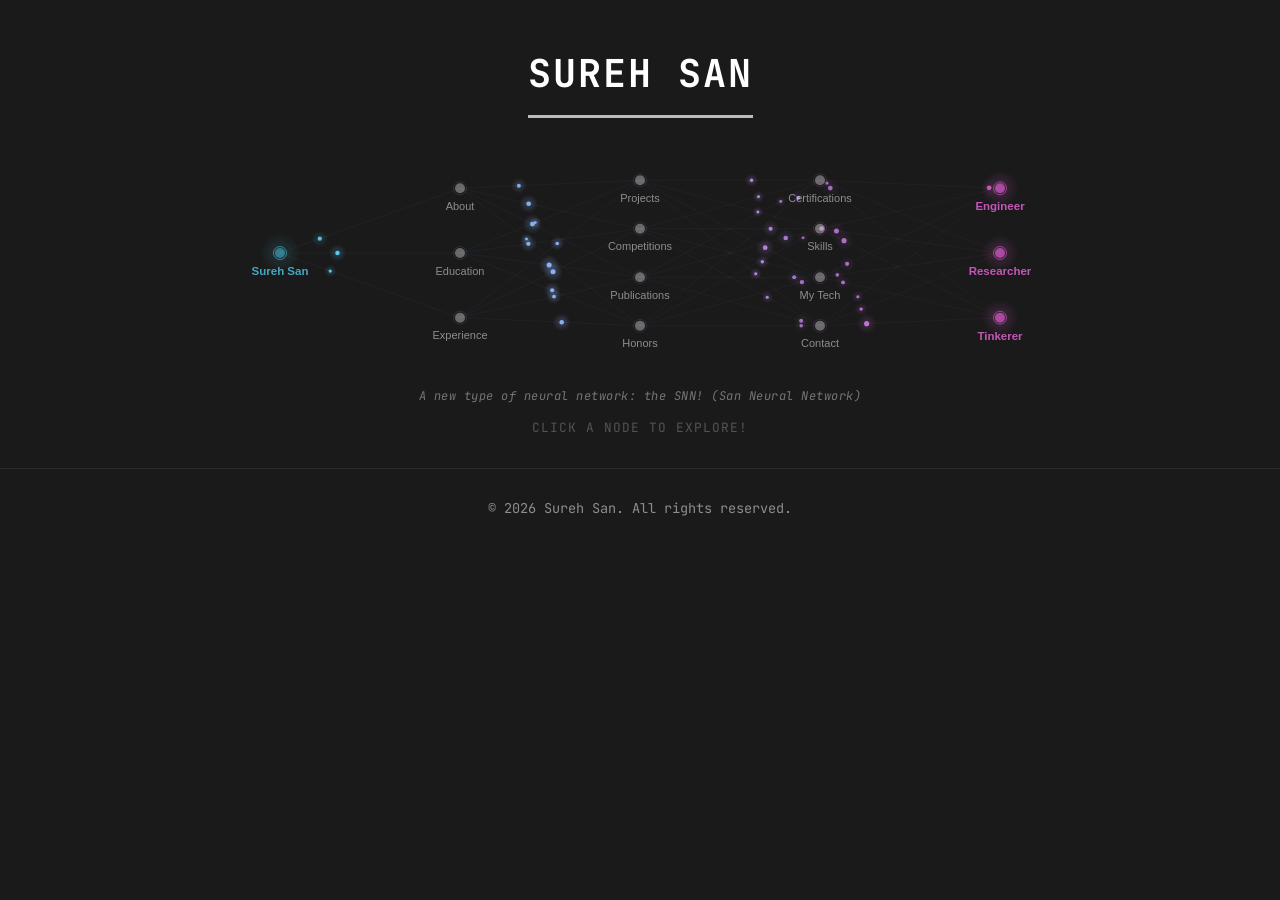
==== commit 86b52911: "separate pages and format fix" ====
--- a/index.html
+++ b/index.html
@@ -9,7 +9,7 @@
     <link rel="preconnect" href="https://fonts.gstatic.com" crossorigin>
     <link href="https://fonts.googleapis.com/css2?family=Inter:wght@400;500;600;700&family=JetBrains+Mono:wght@400;500;600&family=Playfair+Display:wght@400;500;600;700&family=Raleway:wght@400;500;600;700&family=Space+Grotesk:wght@400;500;600;700&display=swap" rel="stylesheet">
 </head>
-<body>
+<body class="landing">
     <header>
         <nav>
             <h1>Sureh San</h1>
@@ -17,172 +17,11 @@
                 <canvas id="nn-canvas"></canvas>
             </div>
             <p class="nn-note">A new type of neural network: the SNN! (San Neural Network)</p>
+            <p class="landing-hint">Click a node to explore!</p>
         </nav>
     </header>
 
-    <main>
-        <section id="about" class="section">
-            <h2>About Me</h2>
-            <p>As a progress-oriented individual, I'm always ambitious to take on a new project that will add to my skillset and experience. I consistently adapt to new technological changes, leaving my comfort zone to facilitate tangible growth. In both my work and studies, I am thorough whilst maintaining efficiency in both strategy and achievement of the end product.</p>
-        </section>
-
-        <section id="education" class="section">
-            <h2>Education</h2>
-            <div class="experience-item">
-                <h3>Dakota State University</h3>
-                <p class="date">Aug 2024 - May 2027</p>
-                <p><strong>Bachelor of Science - Artificial Intelligence</strong> | Minor in Computer Science</p>
-                <p>Junior Status | Beadle Honors Program</p>
-                <p>Activities: Governors Cyber Academy, AI Club, Computer Club, Newman Club</p>
-            </div>
-            <div class="experience-item">
-                <h3>Washington High School</h3>
-                <p class="date">2020 - 2024</p>
-                <p>Activities: Track & Field, Powerlifting, Tech Club, Art Club</p>
-            </div>
-        </section>
-
-        <section id="experience" class="section">
-            <h2>Experience</h2>
-            
-            <div class="experience-item">
-                <h3>Secretary of Artificial Intelligence Club - Dakota State University</h3>
-                <p class="date">Aug 2025 - Present</p>
-                <ul>
-                    <li>Constructed announcements to gather members and attendees for AI Club meetings</li>
-                    <li>Assisted in developing engaging activities (Soldering, Presentations, AI Lunch)</li>
-                    <li>Encouraged participation in events such as the Sanford Research Center tour and Quantum Qubit</li>
-                    <li>Contributed to the AI Chess Engine Competition</li>
-                </ul>
-            </div>
-
-            <div class="experience-item">
-                <h3>AI Research Intern - BRIO Health</h3>
-                <p class="date">May 2025 - Aug 2025 | Remote</p>
-                <ul>
-                    <li>Enhanced team proficiency in GitHub documentation and code reviews on software for medical students</li>
-                    <li>Implemented programming solutions to reduce latency and cost of data collection</li>
-                    <li>Assembled and maintained API endpoints throughout numerous stages of development</li>
-                    <li>Conducted research on AI topics like Retrieval Augmented Generation</li>
-                    <li>Applied core programming skills in Python, JavaScript, HTML, and CSS</li>
-                </ul>
-            </div>
-
-            <div class="experience-item">
-                <h3>Outside Yard - Menards</h3>
-                <p class="date">May 2025 - Aug 2025 | Part-time</p>
-                <ul>
-                    <li>Tracked and logged inventory transfers throughout high volume SKUs</li>
-                    <li>Designed and maintained professional product layouts to maintain safety</li>
-                    <li>Built customer service skills from individuals coming from various backgrounds</li>
-                    <li>Managed material cutbacks to minimize waste and maximize usable inventory</li>
-                </ul>
-            </div>
-
-            <div class="experience-item">
-                <h3>Undergraduate Research Assistant - Dakota State University</h3>
-                <p class="date">Oct 2024 - Feb 2025</p>
-                <ul>
-                    <li>Engaged in the SRI Undergraduate Student Mentored Research Initiative</li>
-                    <li>Researched Natural Language Processing applications in medical text, particularly Named Entity Recognition</li>
-                    <li>Utilized frameworks such as PyTorch and TensorFlow, and resources such as Kaggle, HuggingFace, and arXiv</li>
-                    <li>Evaluated different BERT (transformer-based) models to determine strengths and limitations</li>
-                </ul>
-            </div>
-
-            <div class="experience-item">
-                <h3>Food Service Worker - Good Samaritan Society</h3>
-                <p class="date">Feb 2023 - Aug 2024</p>
-                <ul>
-                    <li>Cooperated as an Assistant Dietician in the Good Samaritan Society Center</li>
-                    <li>Served food and assisted 40-60 residents in the dining area</li>
-                    <li>Acquired experience in teamwork, communication, and time management up to 10 hours a day</li>
-                </ul>
-            </div>
-        </section>
-
-        <section id="projects" class="section">
-            <h2>Projects</h2>
-            <div class="project-grid">
-                <div class="project-card">
-                    <h3>NLP Applications in Medical Data</h3>
-                    <p>SRI Undergraduate Student Mentored Research Initiative (Oct 2024 - May 2025). One-on-one collaboration between faculty members and students with financial support for research. Delved into NLP applications in Medical Data using PyTorch and Python.</p>
-                </div>
-                <div class="project-card">
-                    <h3><a href="https://github.com/SurehSan/Exploratory-Data-Analysis-of-a-Fitness-Dataset" target="_blank">Exploratory Data Analysis of a Fitness Dataset</a></h3>
-                    <p>A comprehensive EDA for Programming for Analytics (CIS 372) using a Kaggle fitness dataset covering nutrition, workouts, and demographics. Produced detailed visualizations and derived actionable insights such as optimal workout routines and dietary macros tailored to individual goals.</p>
-                </div>
-            </div>
-        </section>
-
-        <section id="competitions" class="section">
-            <h2>Competitions</h2>
-            <div class="project-grid">
-                <div class="project-card">
-                    <h3>AI Chess Engine Competition</h3>
-                    <p>Led a team of 3 undergrad students to build a mini-max algorithm based chess bot over 2 weeks. Won 1st Place in the AI Chess Engine Competition (Dec 2025).</p>
-                </div>
-                <div class="project-card">
-                    <h3>Data Analytics Competition</h3>
-                    <p>Led a team to develop a predictive model for hospital admissions using XGBoost. Performed data preprocessing, feature engineering, and model tuning to deliver accurate admission forecasts.</p>
-                </div>
-            </div>
-        </section>
-
-        <section id="publications" class="section">
-            <h2>Publications</h2>
-            <div class="experience-item">
-                <h3>Natural Language Processing Applications in Medical Data</h3>
-                <p class="date">Beadle Scholar - Dakota State University | Jun 13, 2025</p>
-                <p>In-depth research on the foundations of Natural Language Processing for healthcare use cases and experiments with different BERT models.</p>
-            </div>
-            <div class="experience-item">
-                <h3>The Potential of Artificial Intelligence</h3>
-                <p class="date">TEDx Youth Sioux Falls | Jun 7, 2024</p>
-                <p>Spoke about the transformative potential of AI in education, health, and business. Addressed ethical concerns AI may introduce, emphasizing the need for responsible implementation.</p>
-            </div>
-        </section>
-
-        <section id="honors" class="section">
-            <h2>Honors & Awards</h2>
-            <ul>
-                <li><strong>1st Place - AI Chess Engine Competition</strong> (Dec 2025) - Dakota State University</li>
-                <li><strong>Fall 2024 President's Academic Honors List</strong> - Dakota State University</li>
-            </ul>
-        </section>
-
-        <section id="certifications" class="section">
-            <h2>Certifications</h2>
-            <ul>
-                <li><strong>Export Compliance (EC)</strong> - CITI Program Certification</li>
-                <li><strong>Research without Human Subjects (RCR)</strong> - CITI Program Certification</li>
-            </ul>
-        </section>
-
-        <section id="skills" class="section">
-            <h2>Skills</h2>
-            <p><strong>Languages:</strong> Python, JavaScript, HTML, CSS, C, Java</p>
-            <p><strong>Frameworks & Tools:</strong> PyTorch, TensorFlow, GitHub, Kaggle, HuggingFace</p>
-            <p><strong>Other:</strong> Spanish, Data Warehousing, Public Speaking</p>
-        </section>
-
-        <section id="mytech" class="section">
-            <h2>My Tech</h2>
-            <ul>
-                <li>My PC Setup: <a href="https://pcpartpicker.com/b/Gt9rxr">pcpartpicker.com/b/Gt9rxr</a></li>
-            </ul>
-        </section>
-
-
-
-        <section id="contact" class="section">
-            <h2>Contact</h2>
-            <ul>
-                <li>LinkedIn: <a href="https://www.linkedin.com/in/sureh-san-816233288/">linkedin.com/in/sureh-san-816233288</a></li>
-                <li>GitHub: <a href="https://github.com/SurehSan">github.com/SurehSan</a></li>
-            </ul>
-        </section>
-    </main>
+    <main></main>
 
     <footer>
         <p>&copy; 2026 Sureh San. All rights reserved.</p>
--- a/styles.css
+++ b/styles.css
@@ -21,7 +21,7 @@
     font-family: var(--font-body);
     line-height: 1.75;
     color: #333;
-    background: #fafafa;
+    background: var(--dark);
     min-height: 100vh;
 }
 
@@ -273,6 +273,40 @@
     border-bottom-color: var(--primary);
 }
 
+/* Responsive video embed */
+.video-wrapper {
+    position: relative;
+    padding-bottom: 56.25%; /* 16:9 */
+    height: 0;
+    margin-top: 16px;
+    border-radius: 8px;
+    overflow: hidden;
+}
+
+.video-wrapper iframe {
+    position: absolute;
+    top: 0;
+    left: 0;
+    width: 100%;
+    height: 100%;
+    border: 0;
+}
+
+/* PDF embed */
+.pdf-wrapper {
+    margin-top: 16px;
+    border-radius: 8px;
+    overflow: hidden;
+    border: 1px solid var(--border);
+}
+
+.pdf-wrapper iframe {
+    display: block;
+    width: 100%;
+    height: 700px;
+    border: 0;
+}
+
 /* Footer */
 footer {
     background: var(--dark);
@@ -287,21 +321,62 @@
     font-size: 0.85rem;
 }
 
+/* Landing page — unified dark background */
+body.landing {
+    background: var(--dark);
+    color: rgba(255,255,255,0.5);
+}
+
+body.landing main {
+    display: none;
+}
+
+body.landing footer {
+    background: var(--dark);
+    border-top: 1px solid rgba(255,255,255,0.07);
+}
+
+body.landing header {
+    padding-bottom: 28px;
+}
+
+/* Landing hint */
+.landing-hint {
+    text-align: center;
+    color: rgba(255,255,255,0.25);
+    font-size: 0.8rem;
+    letter-spacing: 1px;
+    text-transform: uppercase;
+    padding: 10px 0 0;
+}
+
+/* Back button on sub-pages */
+.back-btn {
+    display: inline-flex;
+    align-items: center;
+    gap: 8px;
+    color: rgba(255,255,255,0.6);
+    text-decoration: none;
+    font-size: 0.82rem;
+    letter-spacing: 0.5px;
+    padding: 8px 0;
+    border-bottom: 1px solid transparent;
+    transition: color 0.2s, border-color 0.2s;
+    margin-bottom: 4px;
+}
+
+.back-btn:hover {
+    color: #fff;
+    border-bottom-color: rgba(255,255,255,0.4);
+}
+
 /* Responsive Design */
 @media (max-width: 768px) {
-    nav ul {
-        justify-content: center;
-    }
-
     nav h1 {
         font-size: 1.6rem;
         text-align: center;
     }
 
-    .tagline {
-        text-align: center;
-    }
-
     .project-grid {
         grid-template-columns: 1fr;
     }
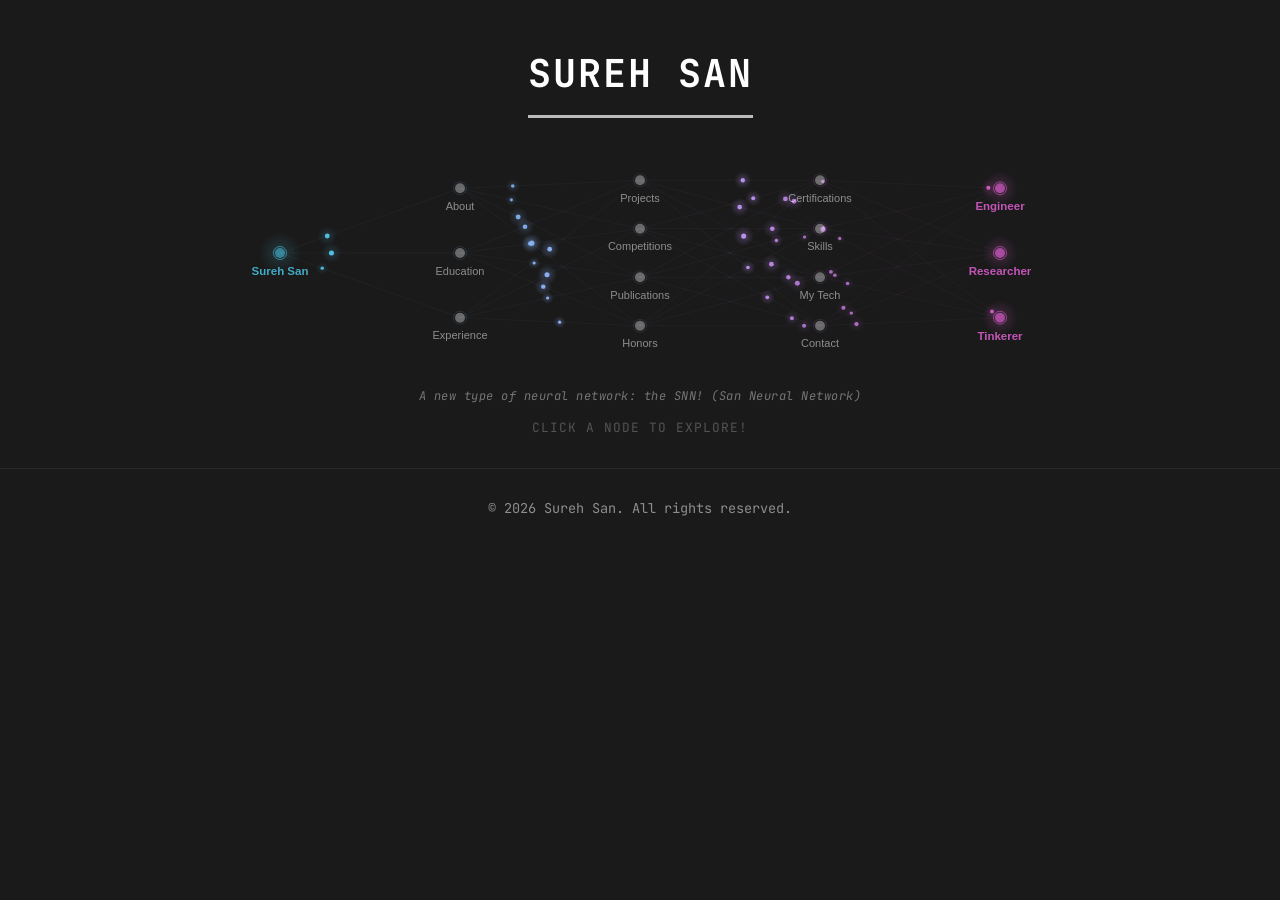
==== commit 3cef194e: "project change" ====
--- a/index.html
+++ b/index.html
@@ -12,7 +12,7 @@
 <body class="landing">
     <header>
         <nav>
-            <h1>Sureh San</h1>
+            <h1><a href="index.html" style="color: inherit; text-decoration: none;">Sureh San</a></h1>
             <div id="neural-nav">
                 <canvas id="nn-canvas"></canvas>
             </div>
--- a/styles.css
+++ b/styles.css
@@ -1,3 +1,13 @@
+/* Global link color */
+a {
+    color: #7a1e2e;
+    transition: color 0.2s ease;
+}
+
+a:hover {
+    color: #a02840;
+}
+
 /* Reset and base styles */
 * {
     margin: 0;
@@ -262,15 +272,16 @@
 }
 
 #contact a {
-    color: var(--primary);
+    color: #7a1e2e;
     text-decoration: none;
     font-weight: 500;
     border-bottom: 1px solid transparent;
-    transition: border-color 0.2s ease;
+    transition: border-color 0.2s ease, color 0.2s ease;
 }
 
 #contact a:hover {
-    border-bottom-color: var(--primary);
+    color: #a02840;
+    border-bottom-color: #7a1e2e;
 }
 
 /* Responsive video embed */
@@ -351,6 +362,11 @@
 }
 
 /* Back button on sub-pages */
+.back-btn-wrapper {
+    text-align: center;
+    padding: 24px 0 8px;
+}
+
 .back-btn {
     display: inline-flex;
     align-items: center;
@@ -359,10 +375,9 @@
     text-decoration: none;
     font-size: 0.82rem;
     letter-spacing: 0.5px;
-    padding: 8px 0;
+    padding: 8px 16px;
     border-bottom: 1px solid transparent;
     transition: color 0.2s, border-color 0.2s;
-    margin-bottom: 4px;
 }
 
 .back-btn:hover {
